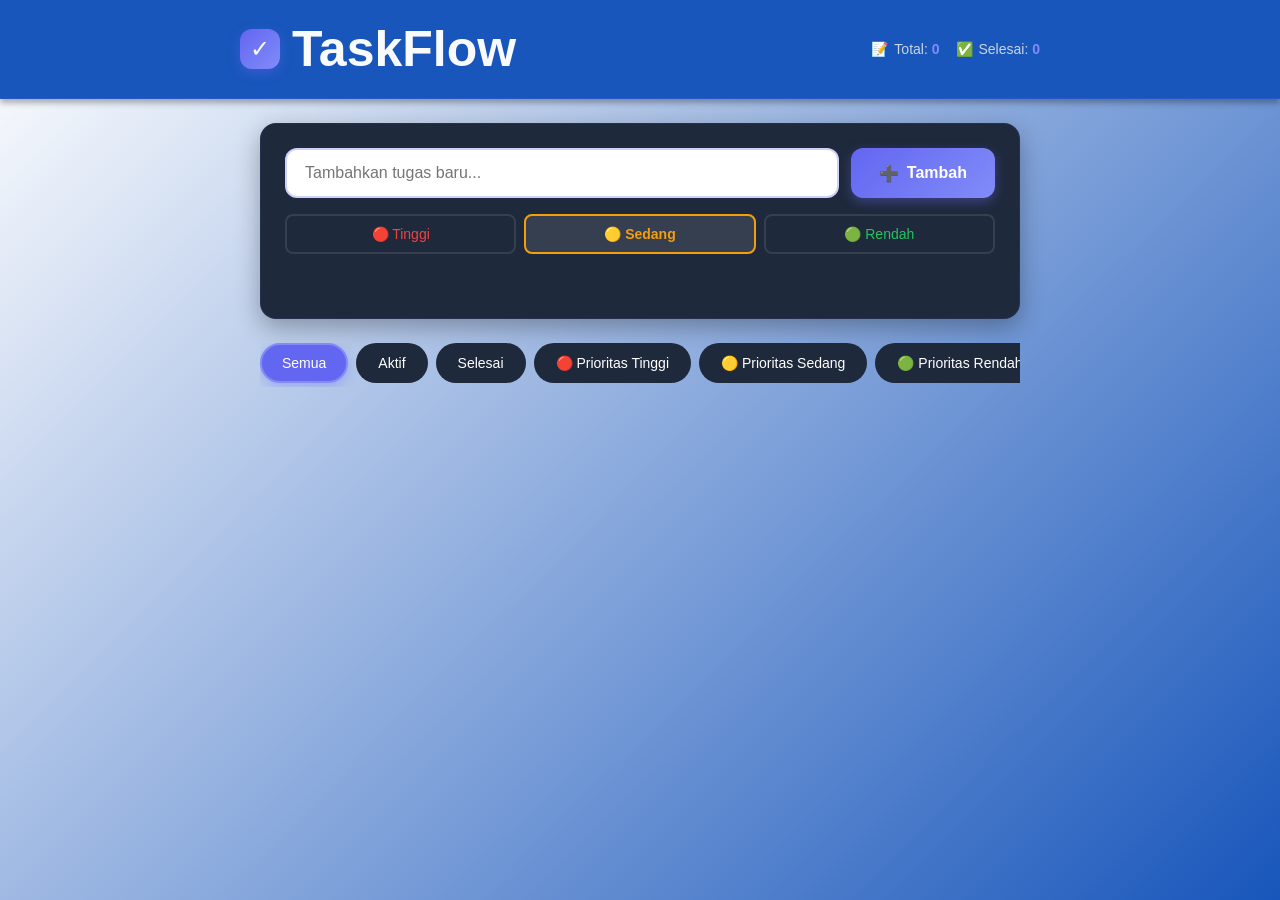
==== index.html @ 3e56ee40 "update index html" ====
<!DOCTYPE html>
<html lang="id">

<head>
    <meta charset="UTF-8" />
    <meta name="viewport" content="width=device-width, initial-scale=1, viewport-fit=cover">
    <meta name="mobile-web-app-capable" content="yes">
    <meta name="apple-mobile-web-app-capable" content="yes">
    <meta name="apple-mobile-web-app-status-bar-style" content="black-translucent">
    <meta name="theme-color" content="#6366f1" />
    <link rel="icon" href="icons/icon-192x192-A.png" type="image/png" />
    <!-- ini untuk melihat gambar -->
    <link rel="manifest" href="manifest.json">
    <!-- settingan untuk pwa builder yaitu mode hp, pwa builder adalah sebuah website untuk build menjadi app -->
    <title>TaskFlow - Kelola Tugas Anda</title>
    <style>
        * {
            margin: 0;
            padding: 0;
            box-sizing: border-box;
        }

        :root {
            --primary: #6366f1;
            --primary-dark: #4f46e5;
            --primary-light: #818cf8;
            --bg-dark: #ffffff;
            --bg-card: #1e293b;
            --text-light: #f8fafc;
            --text-gray: #cbd5e1;
            --success: #22c55e;
            --danger: #ef4444;
            --warning: #f59e0b;
        }

        body {
            font-family: -apple-system, BlinkMacSystemFont, 'Segoe UI', Roboto, sans-serif;
            background: linear-gradient(135deg, var(--bg-dark) 0%, #1856bb 100%);
            color: var(--text-light);
            min-height: 100vh;
            padding-bottom: 80px;
        }

        .header {
            background: #1856bb;
            backdrop-filter: blur(10px);
            padding: 20px;
            position: sticky;
            top: 0;
            z-index: 100;
            border-bottom: 1px solid rgba(99, 102, 241, 0.2);
            box-shadow: 0 4px 6px rgba(0, 0, 0, 0.3);
        }

        .header-content {
            max-width: 800px;
            margin: 0 auto;
            display: flex;
            justify-content: space-between;
            align-items: center;
        }

        .logo {
            display: flex;
            align-items: center;
            gap: 12px;
        }

        .logo-icon {
            width: 40px;
            height: 40px;
            background: linear-gradient(135deg, var(--primary), var(--primary-light));
            border-radius: 12px;
            display: flex;
            align-items: center;
            justify-content: center;
            font-size: 24px;
            box-shadow: 0 4px 12px rgba(99, 102, 241, 0.4);
        }

        h1 {
            font-size: 24px;
            font-weight: 700;
        }

        .stats {
            display: flex;
            gap: 16px;
            font-size: 14px;
            color: var(--text-gray);
        }

        .stat-item {
            display: flex;
            align-items: center;
            gap: 6px;
        }

        .stat-number {
            color: var(--primary-light);
            font-weight: 700;
        }

        .container {
            max-width: 800px;
            margin: 0 auto;
            padding: 24px 20px;
        }

        .input-section {
            background: var(--bg-card);
            padding: 24px;
            border-radius: 16px;
            margin-bottom: 24px;
            box-shadow: 0 8px 24px rgba(0, 0, 0, 0.3);
            border: 1px solid rgba(99, 102, 241, 0.1);
        }

        .input-group {
            display: flex;
            gap: 12px;
            margin-bottom: 16px;
        }

        input[type="text"] {
            flex: 1;
            padding: 14px 18px;
            background: var(--bg-dark);
            border: 2px solid rgba(99, 102, 241, 0.3);
            border-radius: 12px;
            color: var(--text-light);
            font-size: 16px;
            transition: all 0.3s ease;
        }

        input[type="text"]:focus {
            outline: none;
            border-color: var(--primary);
            box-shadow: 0 0 0 4px rgba(99, 102, 241, 0.1);
        }

        .btn {
            padding: 14px 28px;
            border: none;
            border-radius: 12px;
            font-size: 16px;
            font-weight: 600;
            cursor: pointer;
            transition: all 0.3s ease;
            display: flex;
            align-items: center;
            gap: 8px;
        }

        .btn-primary {
            background: linear-gradient(135deg, var(--primary), var(--primary-light));
            color: white;
            box-shadow: 0 4px 12px rgba(99, 102, 241, 0.4);
        }

        .btn-primary:hover {
            transform: translateY(-2px);
            box-shadow: 0 6px 20px rgba(99, 102, 241, 0.5);
        }

        .btn-primary:active {
            transform: translateY(0);
        }

        .priority-selector {
            display: flex;
            gap: 8px;
        }

        .priority-btn {
            flex: 1;
            padding: 10px;
            border: 2px solid rgba(255, 255, 255, 0.1);
            background: transparent;
            color: var(--text-gray);
            border-radius: 8px;
            cursor: pointer;
            transition: all 0.3s ease;
            font-size: 14px;
        }

        .priority-btn.active {
            border-color: currentColor;
            background: rgba(255, 255, 255, 0.1);
            font-weight: 600;
        }

        .priority-btn.high {
            color: var(--danger);
        }

        .priority-btn.medium {
            color: var(--warning);
        }

        .priority-btn.low {
            color: var(--success);
        }

        .filter-tabs {
            display: flex;
            gap: 8px;
            margin-bottom: 20px;
            overflow-x: auto;
            padding-bottom: 4px;
        }

        .filter-tab {
            padding: 10px 20px;
            background: var(--bg-card);
            border: 2px solid transparent;
            border-radius: 20px;
            cursor: pointer;
            transition: all 0.3s ease;
            white-space: nowrap;
            font-size: 14px;
            font-weight: 500;
            color: #ffffff;
        }

        .filter-tab.active {
            background: var(--primary);
            border-color: var(--primary-light);
            box-shadow: 0 4px 12px rgba(99, 102, 241, 0.3);
        }

        .tasks-list {
            display: flex;
            flex-direction: column;
            gap: 12px;
        }

        .task-item {
            background: var(--bg-card);
            padding: 20px;
            border-radius: 12px;
            border-left: 4px solid;
            display: flex;
            align-items: center;
            gap: 16px;
            transition: all 0.3s ease;
            animation: slideIn 0.3s ease;
        }

        @keyframes slideIn {
            from {
                opacity: 0;
                transform: translateY(-10px);
            }

            to {
                opacity: 1;
                transform: translateY(0);
            }
        }

        .task-item:hover {
            transform: translateX(4px);
            box-shadow: 0 4px 16px rgba(0, 0, 0, 0.3);
        }

        .task-item.high {
            border-left-color: var(--danger);
        }

        .task-item.medium {
            border-left-color: var(--warning);
        }

        .task-item.low {
            border-left-color: var(--success);
        }

        .task-checkbox {
            width: 24px;
            height: 24px;
            border: 2px solid var(--primary);
            border-radius: 6px;
            cursor: pointer;
            display: flex;
            align-items: center;
            justify-content: center;
            flex-shrink: 0;
            transition: all 0.3s ease;
        }

        .task-checkbox:hover {
            background: rgba(99, 102, 241, 0.1);
        }

        .task-checkbox.checked {
            background: var(--primary);
        }

        .task-content {
            flex: 1;
        }

        .task-text {
            font-size: 16px;
            margin-bottom: 4px;
        }

        .task-text.completed {
            text-decoration: line-through;
            opacity: 0.6;
        }

        .task-meta {
            display: flex;
            gap: 12px;
            font-size: 12px;
            color: var(--text-gray);
        }

        .task-time {
            display: flex;
            align-items: center;
            gap: 4px;
        }

        .task-actions {
            display: flex;
            gap: 8px;
        }

        .btn-icon {
            width: 36px;
            height: 36px;
            border: none;
            border-radius: 8px;
            cursor: pointer;
            display: flex;
            align-items: center;
            justify-content: center;
            transition: all 0.3s ease;
            font-size: 18px;
        }

        .btn-delete {
            background: rgba(239, 68, 68, 0.1);
            color: var(--danger);
        }

        .btn-delete:hover {
            background: var(--danger);
            color: white;
        }

        .empty-state {
            text-align: center;
            padding: 60px 20px;
            color: var(--text-gray);
        }

        .empty-icon {
            font-size: 64px;
            margin-bottom: 16px;
            opacity: 0.5;
        }

        .progress-bar {
            background: var(--bg-card);
            height: 8px;
            border-radius: 4px;
            overflow: hidden;
            margin: 16px 0;
        }

        .progress-fill {
            height: 100%;
            background: linear-gradient(90deg, var(--primary), var(--primary-light));
            transition: width 0.5s ease;
            border-radius: 4px;
        }

        @media (max-width: 640px) {
            .header-content {
                flex-direction: column;
                gap: 12px;
            }

            .input-group {
                flex-direction: column;
            }

            .stats {
                width: 100%;
                justify-content: space-around;
            }
        }

        .logo h1 {
            font-size: 50px;
            font-weight: 800;
        }
    </style>
</head>

<body>
    <header class="header">
        <div class="header-content">
            <div class="logo">
                <div class="logo-icon">✓</div>
                <h1 class="text-judul">TaskFlow</h1>
            </div>
            <div class="stats">
                <div class="stat-item">
                    <span>📝</span>
                    <span>Total: <span class="stat-number" id="totalTasks">0</span></span>
                </div>
                <div class="stat-item">
                    <span>✅</span>
                    <span>Selesai: <span class="stat-number" id="completedTasks">0</span></span>
                </div>
            </div>
        </div>
    </header>

    <div class="container">
        <div class="input-section">
            <div class="input-group">
                <input type="text" id="taskInput" placeholder="Tambahkan tugas baru..."
                    onkeypress="if(event.key==='Enter') addTask()" />
                <button class="btn btn-primary" onclick="addTask()">
                    <span>➕</span>
                    <span>Tambah</span>
                </button>
            </div>
            <div class="priority-selector">
                <button class="priority-btn high" onclick="setPriority('high')">🔴 Tinggi</button>
                <button class="priority-btn medium active" onclick="setPriority('medium')">🟡 Sedang</button>
                <button class="priority-btn low" onclick="setPriority('low')">🟢 Rendah</button>
            </div>
            <div class="progress-bar">
                <div class="progress-fill" id="progressBar" style="width: 0%"></div>
            </div>
        </div>

        <div class="filter-tabs">
            <button class="filter-tab active" onclick="filterTasks('all')">Semua</button>
            <button class="filter-tab" onclick="filterTasks('active')">Aktif</button>
            <button class="filter-tab" onclick="filterTasks('completed')">Selesai</button>
            <button class="filter-tab" onclick="filterTasks('high')">🔴 Prioritas Tinggi</button>
            <button class="filter-tab" onclick="filterTasks('medium')">🟡 Prioritas Sedang</button>
            <button class="filter-tab" onclick="filterTasks('low')">🟢 Prioritas Rendah</button>
        </div>

        <div class="tasks-list" id="tasksList"></div>
    </div>

    <script>
        let tasks = [];
        let currentPriority = 'medium';
        let currentFilter = 'all';

        function loadTasks() {
            const saved = localStorage.getItem('taskflow_tasks');
            if (saved) {
                tasks = JSON.parse(saved);
                renderTasks();
            }
        }

        function saveTasks() {
            localStorage.setItem('taskflow_tasks', JSON.stringify(tasks));
        }

        function setPriority(priority) {
            currentPriority = priority;
            document.querySelectorAll('.priority-btn').forEach(btn => {
                btn.classList.remove('active');
            });
            event.target.classList.add('active');
        }

        function addTask() {
            const input = document.getElementById('taskInput');
            const text = input.value.trim();

            if (text === '') return;

            const task = {
                id: Date.now(),
                text: text,
                completed: false,
                priority: currentPriority,
                createdAt: new Date().toLocaleString('id-ID')
            };

            tasks.unshift(task);
            input.value = '';
            saveTasks();
            renderTasks();
        }

        function toggleTask(id) {
            const task = tasks.find(t => t.id === id);
            if (task) {
                task.completed = !task.completed;
                saveTasks();
                renderTasks();
            }
        }

        function deleteTask(id) {
            tasks = tasks.filter(t => t.id !== id);
            saveTasks();
            renderTasks();
        }

        function filterTasks(filter) {
            currentFilter = filter;
            document.querySelectorAll('.filter-tab').forEach(tab => {
                tab.classList.remove('active');
            });
            event.target.classList.add('active');
            renderTasks();
        }

        function renderTasks() {
            const container = document.getElementById('tasksList');

            let filteredTasks = tasks;

            if (currentFilter === 'active') {
                filteredTasks = tasks.filter(t => !t.completed);
            } else if (currentFilter === 'completed') {
                filteredTasks = tasks.filter(t => t.completed);
            } else if (['high', 'medium', 'low'].includes(currentFilter)) {
                filteredTasks = tasks.filter(t => t.priority === currentFilter);
            }

            if (filteredTasks.length === 0) {
                container.innerHTML = `
          <div class="empty-state">
            <div class="empty-icon">📋</div>
            <h3>Tidak ada tugas</h3>
            <p>Mulai tambahkan tugas baru untuk memulai!</p>
          </div>
        `;
            } else {
                container.innerHTML = filteredTasks.map(task => `
          <div class="task-item ${task.priority}">
            <div class="task-checkbox ${task.completed ? 'checked' : ''}" onclick="toggleTask(${task.id})">
              ${task.completed ? '✓' : ''}
            </div>
            <div class="task-content">
              <div class="task-text ${task.completed ? 'completed' : ''}">${task.text}</div>
              <div class="task-meta">
                <span class="task-time">🕒 ${task.createdAt}</span>
                <span>📌 ${task.priority === 'high' ? 'Tinggi' : task.priority === 'medium' ? 'Sedang' : 'Rendah'}</span>
              </div>
            </div>
            <div class="task-actions">
              <button class="btn-icon btn-delete" onclick="deleteTask(${task.id})">🗑️</button>
            </div>
          </div>
        `).join('');
            }

            updateStats();
        }

        function updateStats() {
            const total = tasks.length;
            const completed = tasks.filter(t => t.completed).length;
            const progress = total > 0 ? (completed / total) * 100 : 0;

            document.getElementById('totalTasks').textContent = total;
            document.getElementById('completedTasks').textContent = completed;
            document.getElementById('progressBar').style.width = progress + '%';
        }

        loadTasks();

        if ('serviceWorker' in navigator) {
            window.addEventListener('load', () => {
                navigator.serviceWorker.register('./service-worker.js')
                    .then(() => console.log('Service Worker registered'))
                    // kalo json berhasil akan ada worker register atau tidak, untuk cek bisa di klik app lalu klik inspect lanjut issus lalu klik console
                    .catch(err => console.error('Service Worker error:', err));
            });
        }
    </script>

</body>

</html>
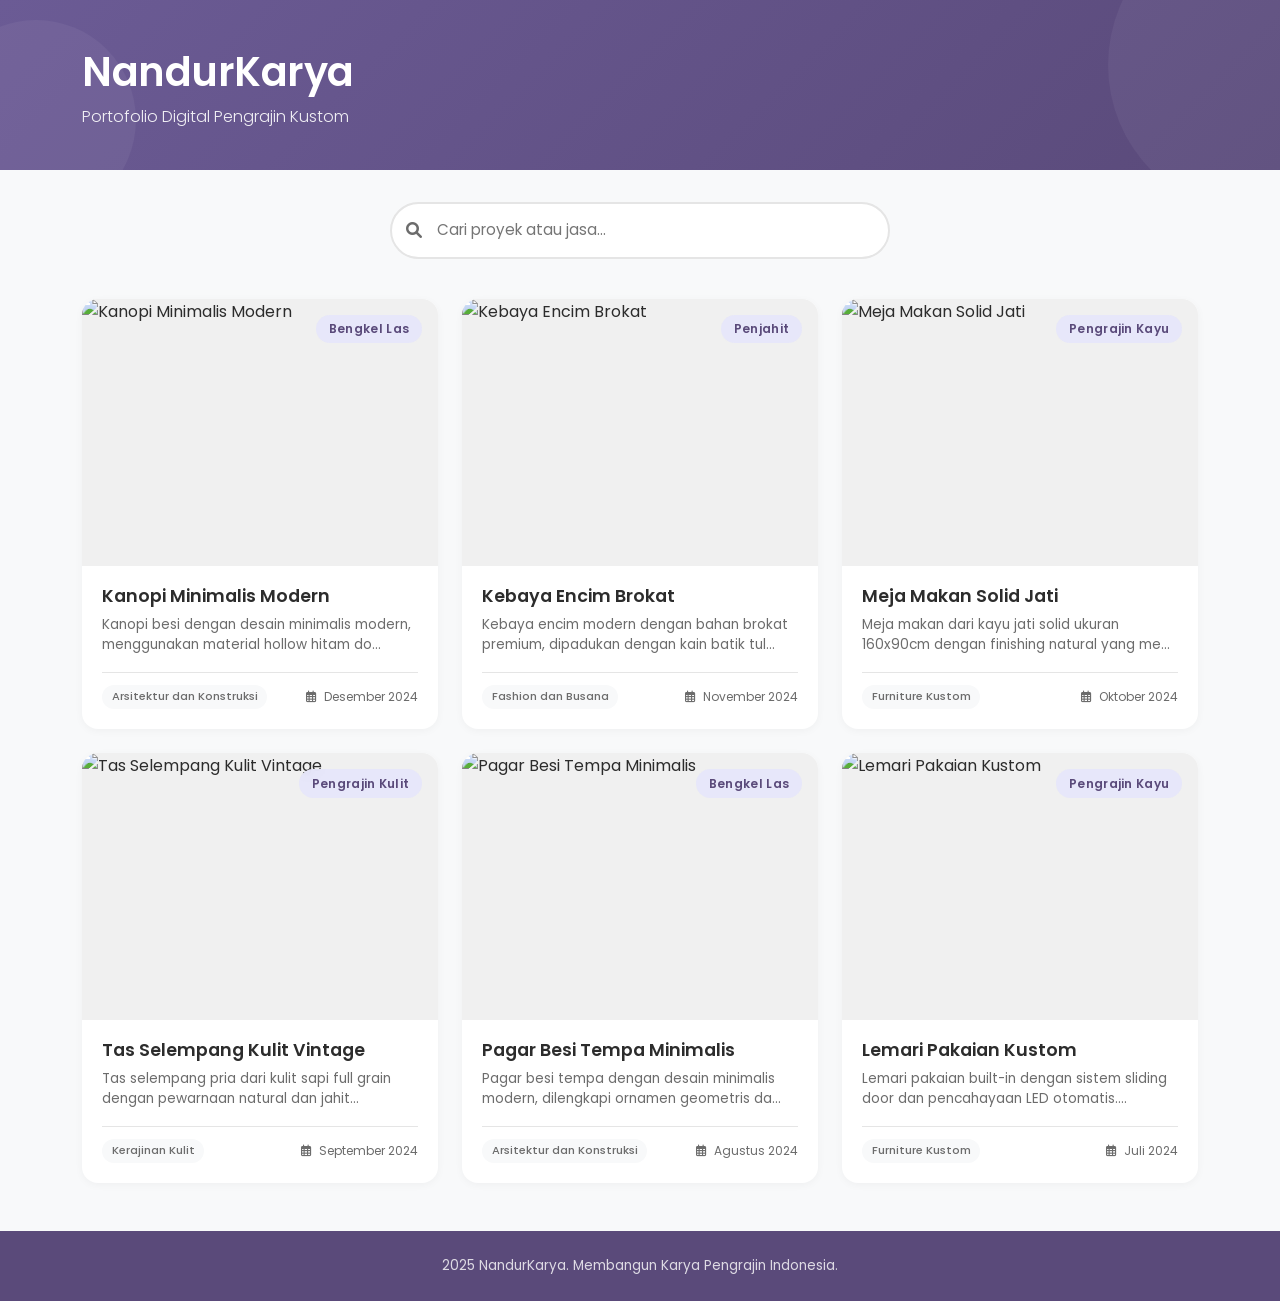
==== commit 74565602: "index.html" ====
--- a/index.html
+++ b/index.html
@@ -2,593 +2,671 @@
 <html lang="id">
 
 <head>
-    <meta charset="UTF-8" />
-    <meta name="viewport" content="width=device-width, initial-scale=1, viewport-fit=cover">
-    <meta name="mobile-web-app-capable" content="yes">
-    <meta name="apple-mobile-web-app-capable" content="yes">
-    <meta name="apple-mobile-web-app-status-bar-style" content="black-translucent">
-    <meta name="theme-color" content="#6366f1" />
-    <link rel="icon" href="icons/icon-192x192-A.png" type="image/png" />
-    <!-- ini untuk melihat gambar -->
-    <link rel="manifest" href="manifest.json">
-    <!-- settingan untuk pwa builder yaitu mode hp, pwa builder adalah sebuah website untuk build menjadi app -->
-    <title>TaskFlow - Kelola Tugas Anda</title>
-    <style>
-        * {
-            margin: 0;
-            padding: 0;
-            box-sizing: border-box;
-        }
-
-        :root {
-            --primary: #6366f1;
-            --primary-dark: #4f46e5;
-            --primary-light: #818cf8;
-            --bg-dark: #ffffff;
-            --bg-card: #1e293b;
-            --text-light: #f8fafc;
-            --text-gray: #cbd5e1;
-            --success: #22c55e;
-            --danger: #ef4444;
-            --warning: #f59e0b;
-        }
-
-        body {
-            font-family: -apple-system, BlinkMacSystemFont, 'Segoe UI', Roboto, sans-serif;
-            background: linear-gradient(135deg, var(--bg-dark) 0%, #1856bb 100%);
-            color: var(--text-light);
-            min-height: 100vh;
-            padding-bottom: 80px;
-        }
-
-        .header {
-            background: #1856bb;
-            backdrop-filter: blur(10px);
-            padding: 20px;
-            position: sticky;
-            top: 0;
-            z-index: 100;
-            border-bottom: 1px solid rgba(99, 102, 241, 0.2);
-            box-shadow: 0 4px 6px rgba(0, 0, 0, 0.3);
-        }
-
-        .header-content {
-            max-width: 800px;
-            margin: 0 auto;
-            display: flex;
-            justify-content: space-between;
-            align-items: center;
-        }
-
-        .logo {
-            display: flex;
-            align-items: center;
-            gap: 12px;
-        }
-
-        .logo-icon {
-            width: 40px;
-            height: 40px;
-            background: linear-gradient(135deg, var(--primary), var(--primary-light));
-            border-radius: 12px;
-            display: flex;
-            align-items: center;
-            justify-content: center;
-            font-size: 24px;
-            box-shadow: 0 4px 12px rgba(99, 102, 241, 0.4);
-        }
-
-        h1 {
-            font-size: 24px;
-            font-weight: 700;
-        }
-
-        .stats {
-            display: flex;
-            gap: 16px;
-            font-size: 14px;
-            color: var(--text-gray);
-        }
-
-        .stat-item {
-            display: flex;
-            align-items: center;
-            gap: 6px;
-        }
-
-        .stat-number {
-            color: var(--primary-light);
-            font-weight: 700;
-        }
-
-        .container {
-            max-width: 800px;
-            margin: 0 auto;
-            padding: 24px 20px;
-        }
-
-        .input-section {
-            background: var(--bg-card);
-            padding: 24px;
-            border-radius: 16px;
-            margin-bottom: 24px;
-            box-shadow: 0 8px 24px rgba(0, 0, 0, 0.3);
-            border: 1px solid rgba(99, 102, 241, 0.1);
-        }
-
-        .input-group {
-            display: flex;
-            gap: 12px;
-            margin-bottom: 16px;
-        }
-
-        input[type="text"] {
-            flex: 1;
-            padding: 14px 18px;
-            background: var(--bg-dark);
-            border: 2px solid rgba(99, 102, 241, 0.3);
-            border-radius: 12px;
-            color: var(--text-light);
-            font-size: 16px;
-            transition: all 0.3s ease;
-        }
-
-        input[type="text"]:focus {
-            outline: none;
-            border-color: var(--primary);
-            box-shadow: 0 0 0 4px rgba(99, 102, 241, 0.1);
-        }
-
-        .btn {
-            padding: 14px 28px;
-            border: none;
-            border-radius: 12px;
-            font-size: 16px;
-            font-weight: 600;
-            cursor: pointer;
-            transition: all 0.3s ease;
-            display: flex;
-            align-items: center;
-            gap: 8px;
-        }
-
-        .btn-primary {
-            background: linear-gradient(135deg, var(--primary), var(--primary-light));
-            color: white;
-            box-shadow: 0 4px 12px rgba(99, 102, 241, 0.4);
-        }
-
-        .btn-primary:hover {
-            transform: translateY(-2px);
-            box-shadow: 0 6px 20px rgba(99, 102, 241, 0.5);
-        }
-
-        .btn-primary:active {
-            transform: translateY(0);
-        }
-
-        .priority-selector {
-            display: flex;
-            gap: 8px;
-        }
-
-        .priority-btn {
-            flex: 1;
-            padding: 10px;
-            border: 2px solid rgba(255, 255, 255, 0.1);
-            background: transparent;
-            color: var(--text-gray);
-            border-radius: 8px;
-            cursor: pointer;
-            transition: all 0.3s ease;
-            font-size: 14px;
-        }
-
-        .priority-btn.active {
-            border-color: currentColor;
-            background: rgba(255, 255, 255, 0.1);
-            font-weight: 600;
-        }
-
-        .priority-btn.high {
-            color: var(--danger);
-        }
-
-        .priority-btn.medium {
-            color: var(--warning);
-        }
-
-        .priority-btn.low {
-            color: var(--success);
-        }
-
-        .filter-tabs {
-            display: flex;
-            gap: 8px;
-            margin-bottom: 20px;
-            overflow-x: auto;
-            padding-bottom: 4px;
-        }
-
-        .filter-tab {
-            padding: 10px 20px;
-            background: var(--bg-card);
-            border: 2px solid transparent;
-            border-radius: 20px;
-            cursor: pointer;
-            transition: all 0.3s ease;
-            white-space: nowrap;
-            font-size: 14px;
-            font-weight: 500;
-            color: #ffffff;
-        }
-
-        .filter-tab.active {
-            background: var(--primary);
-            border-color: var(--primary-light);
-            box-shadow: 0 4px 12px rgba(99, 102, 241, 0.3);
-        }
-
-        .tasks-list {
-            display: flex;
-            flex-direction: column;
-            gap: 12px;
-        }
-
-        .task-item {
-            background: var(--bg-card);
-            padding: 20px;
-            border-radius: 12px;
-            border-left: 4px solid;
-            display: flex;
-            align-items: center;
-            gap: 16px;
-            transition: all 0.3s ease;
-            animation: slideIn 0.3s ease;
-        }
-
-        @keyframes slideIn {
-            from {
-                opacity: 0;
-                transform: translateY(-10px);
-            }
-
-            to {
-                opacity: 1;
-                transform: translateY(0);
-            }
-        }
-
-        .task-item:hover {
-            transform: translateX(4px);
-            box-shadow: 0 4px 16px rgba(0, 0, 0, 0.3);
-        }
-
-        .task-item.high {
-            border-left-color: var(--danger);
-        }
-
-        .task-item.medium {
-            border-left-color: var(--warning);
-        }
-
-        .task-item.low {
-            border-left-color: var(--success);
-        }
-
-        .task-checkbox {
-            width: 24px;
-            height: 24px;
-            border: 2px solid var(--primary);
-            border-radius: 6px;
-            cursor: pointer;
-            display: flex;
-            align-items: center;
-            justify-content: center;
-            flex-shrink: 0;
-            transition: all 0.3s ease;
-        }
-
-        .task-checkbox:hover {
-            background: rgba(99, 102, 241, 0.1);
-        }
-
-        .task-checkbox.checked {
-            background: var(--primary);
-        }
-
-        .task-content {
-            flex: 1;
-        }
-
-        .task-text {
-            font-size: 16px;
-            margin-bottom: 4px;
-        }
-
-        .task-text.completed {
-            text-decoration: line-through;
-            opacity: 0.6;
-        }
-
-        .task-meta {
-            display: flex;
-            gap: 12px;
-            font-size: 12px;
-            color: var(--text-gray);
-        }
-
-        .task-time {
-            display: flex;
-            align-items: center;
-            gap: 4px;
-        }
-
-        .task-actions {
-            display: flex;
-            gap: 8px;
-        }
-
-        .btn-icon {
-            width: 36px;
-            height: 36px;
-            border: none;
-            border-radius: 8px;
-            cursor: pointer;
-            display: flex;
-            align-items: center;
-            justify-content: center;
-            transition: all 0.3s ease;
-            font-size: 18px;
-        }
-
-        .btn-delete {
-            background: rgba(239, 68, 68, 0.1);
-            color: var(--danger);
-        }
-
-        .btn-delete:hover {
-            background: var(--danger);
-            color: white;
-        }
-
-        .empty-state {
-            text-align: center;
-            padding: 60px 20px;
-            color: var(--text-gray);
-        }
-
-        .empty-icon {
-            font-size: 64px;
-            margin-bottom: 16px;
-            opacity: 0.5;
-        }
-
-        .progress-bar {
-            background: var(--bg-card);
-            height: 8px;
-            border-radius: 4px;
-            overflow: hidden;
-            margin: 16px 0;
-        }
-
-        .progress-fill {
-            height: 100%;
-            background: linear-gradient(90deg, var(--primary), var(--primary-light));
-            transition: width 0.5s ease;
-            border-radius: 4px;
-        }
-
-        @media (max-width: 640px) {
-            .header-content {
-                flex-direction: column;
-                gap: 12px;
-            }
-
-            .input-group {
-                flex-direction: column;
-            }
-
-            .stats {
-                width: 100%;
-                justify-content: space-around;
-            }
-        }
-
-        .logo h1 {
-            font-size: 50px;
-            font-weight: 800;
-        }
-    </style>
+  <meta charset="UTF-8" />
+  <meta name="viewport" content="width=device-width, initial-scale=1, viewport-fit=cover">
+  <meta name="mobile-web-app-capable" content="yes">
+  <meta name="apple-mobile-web-app-capable" content="yes">
+  <meta name="apple-mobile-web-app-status-bar-style" content="black-translucent">
+  <meta name="theme-color" content="#6B5B95" />
+  <link rel="manifest" href="manifest.json" />
+  <link rel="icon" href="icons/icon-192x192-A.png" type="image/png" />
+  <title>NandurKarya - Portofolio Pengrajin Kustom</title>
+  
+  <!-- Bootstrap 5 CSS -->
+  <link href="https://cdn.jsdelivr.net/npm/bootstrap@5.3.0/dist/css/bootstrap.min.css" rel="stylesheet">
+  <!-- Google Fonts Poppins -->
+  <link href="https://fonts.googleapis.com/css2?family=Poppins:wght@300;400;500;600;700&display=swap" rel="stylesheet">
+  <!-- Font Awesome 6 -->
+  <link rel="stylesheet" href="https://cdnjs.cloudflare.com/ajax/libs/font-awesome/6.0.0-beta3/css/all.min.css">
+  
+  <style>
+    :root {
+      --bg-offwhite: #F8F9FA;
+      --card-white: #FFFFFF;
+      --soft-lavender: #E6E6FA;
+      --lavender-hover: #D8D8F0;
+      --primary-purple: #6B5B95;
+      --primary-dark: #5A4A7A;
+      --text-dark: #2C2C2C;
+      --text-gray: #6C6C6C;
+      --border-light: #E5E5E5;
+    }
+
+    * {
+      margin: 0;
+      padding: 0;
+      box-sizing: border-box;
+    }
+
+    body {
+      font-family: 'Poppins', sans-serif;
+      background-color: var(--bg-offwhite);
+      color: var(--text-dark);
+      line-height: 1.6;
+    }
+
+    /* Header Styles */
+    .header {
+      background: linear-gradient(135deg, var(--primary-purple) 0%, var(--primary-dark) 100%);
+      color: white;
+      padding: 3rem 0 2.5rem;
+      margin-bottom: 2rem;
+      position: relative;
+      overflow: hidden;
+    }
+
+    .header::before {
+      content: '';
+      position: absolute;
+      top: -50%;
+      right: -10%;
+      width: 300px;
+      height: 300px;
+      background: rgba(255, 255, 255, 0.05);
+      border-radius: 50%;
+    }
+
+    .header::after {
+      content: '';
+      position: absolute;
+      bottom: -30%;
+      left: -5%;
+      width: 200px;
+      height: 200px;
+      background: rgba(255, 255, 255, 0.05);
+      border-radius: 50%;
+    }
+
+    .header-content {
+      position: relative;
+      z-index: 1;
+    }
+
+    .brand h1 {
+      font-size: 2.5rem;
+      font-weight: 600;
+      margin-bottom: 0.5rem;
+      letter-spacing: -0.5px;
+    }
+
+    .brand p {
+      font-size: 1rem;
+      font-weight: 300;
+      opacity: 0.9;
+      margin-bottom: 0;
+    }
+
+    /* Search Section */
+    .search-section {
+      margin-bottom: 2.5rem;
+    }
+
+    .search-wrapper {
+      position: relative;
+      max-width: 500px;
+      margin: 0 auto;
+    }
+
+    .search-icon {
+      position: absolute;
+      left: 1rem;
+      top: 50%;
+      transform: translateY(-50%);
+      color: var(--text-gray);
+      font-size: 1rem;
+    }
+
+    .search-input {
+      width: 100%;
+      padding: 0.9rem 1rem 0.9rem 2.8rem;
+      border: 2px solid var(--border-light);
+      border-radius: 50px;
+      font-family: 'Poppins', sans-serif;
+      font-size: 0.95rem;
+      transition: all 0.3s ease;
+      background: var(--card-white);
+    }
+
+    .search-input:focus {
+      outline: none;
+      border-color: var(--primary-purple);
+      box-shadow: 0 0 0 3px rgba(107, 91, 149, 0.1);
+    }
+
+    /* Card Styles */
+    .portfolio-card {
+      background: var(--card-white);
+      border-radius: 16px;
+      overflow: hidden;
+      cursor: pointer;
+      transition: all 0.3s cubic-bezier(0.4, 0, 0.2, 1);
+      box-shadow: 0 2px 8px rgba(0, 0, 0, 0.04);
+      height: 100%;
+      display: flex;
+      flex-direction: column;
+    }
+
+    .portfolio-card:hover {
+      transform: translateY(-8px);
+      box-shadow: 0 12px 28px rgba(0, 0, 0, 0.12);
+    }
+
+    .card-image-wrapper {
+      position: relative;
+      padding-top: 75%;
+      overflow: hidden;
+      background: #f0f0f0;
+    }
+
+    .card-image {
+      position: absolute;
+      top: 0;
+      left: 0;
+      width: 100%;
+      height: 100%;
+      object-fit: cover;
+      transition: transform 0.3s ease;
+    }
+
+    .portfolio-card:hover .card-image {
+      transform: scale(1.05);
+    }
+
+    .card-category {
+      position: absolute;
+      top: 1rem;
+      right: 1rem;
+      color: var(--primary-dark);
+      padding: 0.3rem 0.8rem;
+      border-radius: 20px;
+      font-size: 0.75rem;
+      font-weight: 600;
+      letter-spacing: 0.3px;
+      backdrop-filter: blur(4px);
+      background: rgba(230, 230, 250, 0.95);
+    }
+
+    .card-content {
+      padding: 1.25rem;
+      flex: 1;
+    }
+
+    .card-title {
+      font-size: 1.1rem;
+      font-weight: 600;
+      margin-bottom: 0.5rem;
+      color: var(--text-dark);
+    }
+
+    .card-description {
+      font-size: 0.85rem;
+      color: var(--text-gray);
+      margin-bottom: 1rem;
+      line-height: 1.5;
+    }
+
+    .card-footer-info {
+      display: flex;
+      justify-content: space-between;
+      align-items: center;
+      padding-top: 0.75rem;
+      border-top: 1px solid var(--border-light);
+      font-size: 0.75rem;
+      color: var(--text-gray);
+    }
+
+    .card-service-type {
+      background: var(--bg-offwhite);
+      padding: 0.2rem 0.6rem;
+      border-radius: 12px;
+      font-size: 0.7rem;
+      font-weight: 500;
+    }
+
+    /* Modal Styles */
+    .modal-content {
+      border-radius: 20px;
+      border: none;
+    }
+
+    .modal-header {
+      border-bottom: 1px solid var(--border-light);
+      padding: 1.25rem 1.5rem;
+    }
+
+    .modal-title {
+      font-weight: 600;
+      color: var(--text-dark);
+    }
+
+    .modal-body {
+      padding: 1.5rem;
+    }
+
+    .modal-project-image {
+      width: 100%;
+      border-radius: 12px;
+      margin-bottom: 1.25rem;
+    }
+
+    .modal-project-description {
+      color: var(--text-gray);
+      margin-bottom: 1rem;
+      line-height: 1.7;
+    }
+
+    .modal-project-meta {
+      background: var(--bg-offwhite);
+      padding: 1rem;
+      border-radius: 12px;
+      margin-top: 1rem;
+    }
+
+    .modal-project-meta p {
+      margin-bottom: 0.5rem;
+      font-size: 0.9rem;
+    }
+
+    .modal-project-meta strong {
+      color: var(--text-dark);
+    }
+
+    .modal-footer {
+      border-top: 1px solid var(--border-light);
+      padding: 1rem 1.5rem;
+    }
+
+    .btn-primary {
+      background: var(--primary-purple);
+      border: none;
+      padding: 0.6rem 1.25rem;
+      font-family: 'Poppins', sans-serif;
+      font-weight: 500;
+      border-radius: 50px;
+      transition: all 0.2s ease;
+    }
+
+    .btn-primary:hover {
+      background: var(--primary-dark);
+      transform: translateY(-2px);
+    }
+
+    .btn-secondary {
+      background: var(--bg-offwhite);
+      border: 1px solid var(--border-light);
+      color: var(--text-dark);
+      padding: 0.6rem 1.25rem;
+      font-family: 'Poppins', sans-serif;
+      font-weight: 500;
+      border-radius: 50px;
+    }
+
+    .btn-secondary:hover {
+      background: var(--border-light);
+      color: var(--text-dark);
+    }
+
+    /* Footer */
+    .footer {
+      background: var(--primary-dark);
+      color: white;
+      text-align: center;
+      padding: 1.5rem 0;
+      margin-top: 3rem;
+    }
+
+    .footer p {
+      margin-bottom: 0;
+      font-size: 0.85rem;
+      opacity: 0.8;
+    }
+
+    /* Responsive Grid */
+    @media (max-width: 768px) {
+      .header {
+        padding: 2rem 0 1.5rem;
+      }
+      
+      .brand h1 {
+        font-size: 1.75rem;
+      }
+      
+      .brand p {
+        font-size: 0.85rem;
+      }
+      
+      .card-title {
+        font-size: 1rem;
+      }
+      
+      .gallery-section .row {
+        margin: 0;
+      }
+    }
+
+    @media (min-width: 768px) and (max-width: 992px) {
+      .portfolio-card {
+        font-size: 0.9rem;
+      }
+    }
+
+    /* Animation for cards */
+    .portfolio-card {
+      animation: fadeInUp 0.4s ease backwards;
+    }
+
+    @keyframes fadeInUp {
+      from {
+        opacity: 0;
+        transform: translateY(20px);
+      }
+      to {
+        opacity: 1;
+        transform: translateY(0);
+      }
+    }
+
+    /* No results state */
+    .no-results {
+      text-align: center;
+      padding: 3rem;
+      color: var(--text-gray);
+      background: var(--card-white);
+      border-radius: 16px;
+    }
+
+    /* Custom scrollbar */
+    ::-webkit-scrollbar {
+      width: 8px;
+    }
+
+    ::-webkit-scrollbar-track {
+      background: var(--bg-offwhite);
+    }
+
+    ::-webkit-scrollbar-thumb {
+      background: var(--primary-purple);
+      border-radius: 4px;
+    }
+
+    ::-webkit-scrollbar-thumb:hover {
+      background: var(--primary-dark);
+    }
+  </style>
 </head>
 
 <body>
-    <header class="header">
-        <div class="header-content">
-            <div class="logo">
-                <div class="logo-icon">✓</div>
-                <h1 class="text-judul">TaskFlow</h1>
+  <header class="header">
+    <div class="container">
+      <div class="header-content">
+        <div class="brand">
+          <h1>NandurKarya</h1>
+          <p>Portofolio Digital Pengrajin Kustom</p>
+        </div>
+      </div>
+    </div>
+  </header>
+
+  <main class="main">
+    <div class="container">
+      <!-- Search Section -->
+      <section class="search-section">
+        <div class="search-wrapper">
+          <i class="fas fa-search search-icon"></i>
+          <input type="text" id="searchInput" class="search-input" placeholder="Cari proyek atau jasa...">
+        </div>
+      </section>
+
+      <!-- Gallery Container -->
+      <section class="gallery-section">
+        <div class="row g-4" id="portfolioGallery"></div>
+      </section>
+    </div>
+  </main>
+
+  <!-- Modal Detail -->
+  <div class="modal fade" id="projectModal" tabindex="-1" aria-labelledby="projectModalLabel" aria-hidden="true">
+    <div class="modal-dialog modal-dialog-centered modal-lg">
+      <div class="modal-content">
+        <div class="modal-header">
+          <h5 class="modal-title" id="projectModalLabel">Detail Proyek</h5>
+          <button type="button" class="btn-close" data-bs-dismiss="modal" aria-label="Close"></button>
+        </div>
+        <div class="modal-body" id="modalBody">
+          <!-- Dynamic content -->
+        </div>
+        <div class="modal-footer">
+          <button type="button" class="btn btn-secondary" data-bs-dismiss="modal">Tutup</button>
+          <button type="button" class="btn btn-primary" id="modalWhatsAppBtn">Hubungi via WhatsApp</button>
+        </div>
+      </div>
+    </div>
+  </div>
+
+  <footer class="footer">
+    <div class="container">
+      <p>2025 NandurKarya. Membangun Karya Pengrajin Indonesia.</p>
+    </div>
+  </footer>
+
+  <!-- Scripts -->
+  <script src="https://cdn.jsdelivr.net/npm/bootstrap@5.3.0/dist/js/bootstrap.bundle.min.js"></script>
+  
+  <script>
+    // Portfolio Data - 6 contoh proyek pengrajin kustom
+    const portfolioData = [
+      {
+        id: 1,
+        title: "Kanopi Minimalis Modern",
+        category: "Bengkel Las",
+        serviceType: "Arsitektur dan Konstruksi",
+        shortDesc: "Kanopi besi dengan desain minimalis modern, menggunakan material hollow hitam doff dan atap polycarbonate solid.",
+        fullDesc: "Proyek kanopi minimalis modern ini dikerjakan untuk klien perumahan di daerah Sleman. Dengan lebar 4 meter dan panjang 6 meter, kanopi ini didesain untuk menampung 2 mobil sekaligus. Material utama menggunakan besi hollow 4x4 dengan ketebalan 1.6mm, dicat dengan powder coating warna hitam doff untuk kesan elegan. Atap menggunakan polycarbonate solid 3mm yang tahan panas dan tidak mudah pecah. Pengerjaan memakan waktu 7 hari kerja, termasuk proses pengelasan, perakitan, dan finishing. Hasil akhir sangat memuaskan klien karena kokoh dan estetis.",
+        image: "https://images.unsplash.com/photo-1503387762-592deb58ef4e?w=600&h=450&fit=crop",
+        date: "Desember 2024",
+        location: "Sleman, Yogyakarta"
+      },
+      {
+        id: 2,
+        title: "Kebaya Encim Brokat",
+        category: "Penjahit",
+        serviceType: "Fashion dan Busana",
+        shortDesc: "Kebaya encim modern dengan bahan brokat premium, dipadukan dengan kain batik tulis.",
+        fullDesc: "Kebaya encim ini dipesan untuk acara pernikahan adat Betawi. Menggunakan bahan brokat premium dengan motif bunga yang lembut, dipadukan dengan kain batik tulis khas Solo. Proses pembuatan memakan waktu 2 minggu dengan detail sulam tangan pada bagian kerah dan ujung lengan. Hasil akhir sangat memuaskan dengan fitting sempurna dan kenyamanan maksimal saat dikenakan.",
+        image: "https://images.unsplash.com/photo-1612198188061-c98c29a7a9fd?w=600&h=450&fit=crop",
+        date: "November 2024",
+        location: "Bantul, Yogyakarta"
+      },
+      {
+        id: 3,
+        title: "Meja Makan Solid Jati",
+        category: "Pengrajin Kayu",
+        serviceType: "Furniture Kustom",
+        shortDesc: "Meja makan dari kayu jati solid ukuran 160x90cm dengan finishing natural yang menonjolkan serat kayu asli.",
+        fullDesc: "Meja makan jati solid ini dibuat dari kayu jati grade A dengan umur pohon di atas 30 tahun. Proses pembuatan dilakukan secara manual dengan teknik sambungan kayu tradisional tanpa paku. Finishing menggunakan polyurethane clear coat yang aman untuk makanan. Meja ini memiliki ketahanan terhadap rayap dan perubahan cuaca. Dikombinasikan dengan 6 kursi jati dengan desain yang matching.",
+        image: "https://images.unsplash.com/photo-1530018604532-134f2ac969a8?w=600&h=450&fit=crop",
+        date: "Oktober 2024",
+        location: "Jepara, Jawa Tengah"
+      },
+      {
+        id: 4,
+        title: "Tas Selempang Kulit Vintage",
+        category: "Pengrajin Kulit",
+        serviceType: "Kerajinan Kulit",
+        shortDesc: "Tas selempang pria dari kulit sapi full grain dengan pewarnaan natural dan jahitan tangan detail.",
+        fullDesc: "Tas selempang ini dibuat menggunakan kulit sapi full grain pilihan yang diproses secara vegetable tanning. Setiap tas melalui proses pengecatan tangan dengan pewarna natural sehingga menghasilkan warna yang unik dan tidak sama persis antar produk. Terdapat 3 kompartemen utama dan 2 saku kecil untuk kartu dan handphone. Jahitan menggunakan benang lilin yang kuat dengan teknik saddle stitch yang terkenal tahan lama.",
+        image: "https://images.unsplash.com/photo-1594223274512-ad4803739b7c?w=600&h=450&fit=crop",
+        date: "September 2024",
+        location: "Garut, Jawa Barat"
+      },
+      {
+        id: 5,
+        title: "Pagar Besi Tempa Minimalis",
+        category: "Bengkel Las",
+        serviceType: "Arsitektur dan Konstruksi",
+        shortDesc: "Pagar besi tempa dengan desain minimalis modern, dilengkapi ornamen geometris dan finishing anti karat.",
+        fullDesc: "Proyek pagar besi tempa untuk rumah minimalis 2 lantai ini memiliki panjang 12 meter dengan tinggi 1.5 meter. Desain menggabungkan garis vertikal bersih dengan ornamen geometris yang artistik. Setiap sambungan dilas dengan presisi dan dihaluskan sebelum proses pengecatan. Finishing menggunakan powder coating warna hitam matte dengan 3 lapis untuk ketahanan maksimal terhadap cuaca. Pagar ini juga dilengkapi dengan sistem penguncian otomatis pada pintu pagar.",
+        image: "https://images.unsplash.com/photo-1577999528440-b7a6ef2cbfd9?w=600&h=450&fit=crop",
+        date: "Agustus 2024",
+        location: "Surabaya, Jawa Timur"
+      },
+      {
+        id: 6,
+        title: "Lemari Pakaian Kustom",
+        category: "Pengrajin Kayu",
+        serviceType: "Furniture Kustom",
+        shortDesc: "Lemari pakaian built-in dengan sistem sliding door dan pencahayaan LED otomatis.",
+        fullDesc: "Lemari pakaian kustom ini didesain sesuai dengan ukuran ruangan klien (lebar 3m x tinggi 2.5m). Memiliki 4 pintu sliding dengan kombinasi warna putih dan kayu natural. Bagian dalam dilengkapi dengan rak adjustable, laci tersembunyi, dan gantungan baju double layer. Sistem pencahayaan LED menyala otomatis saat pintu dibuka. Proses pengerjaan meliputi pengukuran presisi, fabrikasi, dan instalasi di lokasi selama 3 hari.",
+        image: "https://images.unsplash.com/photo-1595428774223-ef52624120d2?w=600&h=450&fit=crop",
+        date: "Juli 2024",
+        location: "Bandung, Jawa Barat"
+      }
+    ];
+
+    // DOM Elements
+    let currentProject = null;
+    let currentModal = null;
+
+    // Function to render portfolio cards using .map()
+    function renderPortfolio(filterText = '') {
+      const gallery = document.getElementById('portfolioGallery');
+      if (!gallery) return;
+      
+      const filteredData = portfolioData.filter(item => {
+        const searchTerm = filterText.toLowerCase();
+        return item.title.toLowerCase().includes(searchTerm) ||
+               item.category.toLowerCase().includes(searchTerm) ||
+               item.serviceType.toLowerCase().includes(searchTerm) ||
+               item.shortDesc.toLowerCase().includes(searchTerm);
+      });
+      
+      if (filteredData.length === 0) {
+        gallery.innerHTML = `
+          <div class="col-12">
+            <div class="no-results">
+                              <i class="fas fa-search" style="font-size: 2rem; margin-bottom: 1rem; display: block; color: #ccc;"></i>
+              <p>Tidak ada proyek yang ditemukan untuk pencarian</p>
             </div>
-            <div class="stats">
-                <div class="stat-item">
-                    <span>📝</span>
-                    <span>Total: <span class="stat-number" id="totalTasks">0</span></span>
-                </div>
-                <div class="stat-item">
-                    <span>✅</span>
-                    <span>Selesai: <span class="stat-number" id="completedTasks">0</span></span>
-                </div>
-            </div>
-        </div>
-    </header>
-
-    <div class="container">
-        <div class="input-section">
-            <div class="input-group">
-                <input type="text" id="taskInput" placeholder="Tambahkan tugas baru..."
-                    onkeypress="if(event.key==='Enter') addTask()" />
-                <button class="btn btn-primary" onclick="addTask()">
-                    <span>➕</span>
-                    <span>Tambah</span>
-                </button>
-            </div>
-            <div class="priority-selector">
-                <button class="priority-btn high" onclick="setPriority('high')">🔴 Tinggi</button>
-                <button class="priority-btn medium active" onclick="setPriority('medium')">🟡 Sedang</button>
-                <button class="priority-btn low" onclick="setPriority('low')">🟢 Rendah</button>
-            </div>
-            <div class="progress-bar">
-                <div class="progress-fill" id="progressBar" style="width: 0%"></div>
-            </div>
-        </div>
-
-        <div class="filter-tabs">
-            <button class="filter-tab active" onclick="filterTasks('all')">Semua</button>
-            <button class="filter-tab" onclick="filterTasks('active')">Aktif</button>
-            <button class="filter-tab" onclick="filterTasks('completed')">Selesai</button>
-            <button class="filter-tab" onclick="filterTasks('high')">🔴 Prioritas Tinggi</button>
-            <button class="filter-tab" onclick="filterTasks('medium')">🟡 Prioritas Sedang</button>
-            <button class="filter-tab" onclick="filterTasks('low')">🟢 Prioritas Rendah</button>
-        </div>
-
-        <div class="tasks-list" id="tasksList"></div>
-    </div>
-
-    <script>
-        let tasks = [];
-        let currentPriority = 'medium';
-        let currentFilter = 'all';
-
-        function loadTasks() {
-            const saved = localStorage.getItem('taskflow_tasks');
-            if (saved) {
-                tasks = JSON.parse(saved);
-                renderTasks();
-            }
-        }
-
-        function saveTasks() {
-            localStorage.setItem('taskflow_tasks', JSON.stringify(tasks));
-        }
-
-        function setPriority(priority) {
-            currentPriority = priority;
-            document.querySelectorAll('.priority-btn').forEach(btn => {
-                btn.classList.remove('active');
-            });
-            event.target.classList.add('active');
-        }
-
-        function addTask() {
-            const input = document.getElementById('taskInput');
-            const text = input.value.trim();
-
-            if (text === '') return;
-
-            const task = {
-                id: Date.now(),
-                text: text,
-                completed: false,
-                priority: currentPriority,
-                createdAt: new Date().toLocaleString('id-ID')
-            };
-
-            tasks.unshift(task);
-            input.value = '';
-            saveTasks();
-            renderTasks();
-        }
-
-        function toggleTask(id) {
-            const task = tasks.find(t => t.id === id);
-            if (task) {
-                task.completed = !task.completed;
-                saveTasks();
-                renderTasks();
-            }
-        }
-
-        function deleteTask(id) {
-            tasks = tasks.filter(t => t.id !== id);
-            saveTasks();
-            renderTasks();
-        }
-
-        function filterTasks(filter) {
-            currentFilter = filter;
-            document.querySelectorAll('.filter-tab').forEach(tab => {
-                tab.classList.remove('active');
-            });
-            event.target.classList.add('active');
-            renderTasks();
-        }
-
-        function renderTasks() {
-            const container = document.getElementById('tasksList');
-
-            let filteredTasks = tasks;
-
-            if (currentFilter === 'active') {
-                filteredTasks = tasks.filter(t => !t.completed);
-            } else if (currentFilter === 'completed') {
-                filteredTasks = tasks.filter(t => t.completed);
-            } else if (['high', 'medium', 'low'].includes(currentFilter)) {
-                filteredTasks = tasks.filter(t => t.priority === currentFilter);
-            }
-
-            if (filteredTasks.length === 0) {
-                container.innerHTML = `
-          <div class="empty-state">
-            <div class="empty-icon">📋</div>
-            <h3>Tidak ada tugas</h3>
-            <p>Mulai tambahkan tugas baru untuk memulai!</p>
           </div>
         `;
-            } else {
-                container.innerHTML = filteredTasks.map(task => `
-          <div class="task-item ${task.priority}">
-            <div class="task-checkbox ${task.completed ? 'checked' : ''}" onclick="toggleTask(${task.id})">
-              ${task.completed ? '✓' : ''}
-            </div>
-            <div class="task-content">
-              <div class="task-text ${task.completed ? 'completed' : ''}">${task.text}</div>
-              <div class="task-meta">
-                <span class="task-time">🕒 ${task.createdAt}</span>
-                <span>📌 ${task.priority === 'high' ? 'Tinggi' : task.priority === 'medium' ? 'Sedang' : 'Rendah'}</span>
+        return;
+      }
+      
+      // Using .map() to generate HTML
+      const cardsHTML = filteredData.map((item, index) => {
+        return `
+          <div class="col-md-6 col-lg-4">
+            <div class="portfolio-card" onclick="showProjectDetail(${item.id})">
+              <div class="card-image-wrapper">
+                <img src="${item.image}" alt="${item.title}" class="card-image" loading="lazy">
+                <span class="card-category">${item.category}</span>
+              </div>
+              <div class="card-content">
+                <h3 class="card-title">${item.title}</h3>
+                <p class="card-description">${item.shortDesc.substring(0, 80)}...</p>
+                <div class="card-footer-info">
+                  <span class="card-service-type">${item.serviceType}</span>
+                  <span><i class="far fa-calendar-alt" style="margin-right: 4px;"></i> ${item.date}</span>
+                </div>
               </div>
             </div>
-            <div class="task-actions">
-              <button class="btn-icon btn-delete" onclick="deleteTask(${task.id})">🗑️</button>
-            </div>
           </div>
-        `).join('');
-            }
-
-            updateStats();
-        }
-
-        function updateStats() {
-            const total = tasks.length;
-            const completed = tasks.filter(t => t.completed).length;
-            const progress = total > 0 ? (completed / total) * 100 : 0;
-
-            document.getElementById('totalTasks').textContent = total;
-            document.getElementById('completedTasks').textContent = completed;
-            document.getElementById('progressBar').style.width = progress + '%';
-        }
-
-        loadTasks();
-
-        if ('serviceWorker' in navigator) {
-            window.addEventListener('load', () => {
-                navigator.serviceWorker.register('./service-worker.js')
-                    .then(() => console.log('Service Worker registered'))
-                    // kalo json berhasil akan ada worker register atau tidak, untuk cek bisa di klik app lalu klik inspect lanjut issus lalu klik console
-                    .catch(err => console.error('Service Worker error:', err));
-            });
-        }
-    </script>
-
+        `;
+      }).join('');
+      
+      gallery.innerHTML = cardsHTML;
+    }
+
+    // Function to show project detail in modal
+    function showProjectDetail(projectId) {
+      const project = portfolioData.find(p => p.id === projectId);
+      if (!project) return;
+      
+      currentProject = project;
+      
+      const modalBody = document.getElementById('modalBody');
+      if (!modalBody) return;
+      
+      modalBody.innerHTML = `
+        <img src="${project.image}" alt="${project.title}" class="modal-project-image">
+        <h5 class="mb-3">${project.title}</h5>
+        <p class="modal-project-description">${project.fullDesc}</p>
+        <div class="modal-project-meta">
+          <p><strong>Kategori:</strong> ${project.category}</p>
+          <p><strong>Jenis Jasa:</strong> ${project.serviceType}</p>
+          <p><strong>Tanggal Selesai:</strong> ${project.date}</p>
+          <p><strong>Lokasi:</strong> ${project.location}</p>
+        </div>
+      `;
+      
+      // Initialize and show modal
+      if (currentModal) {
+        currentModal.dispose();
+      }
+      
+      const modalElement = document.getElementById('projectModal');
+      currentModal = new bootstrap.Modal(modalElement);
+      currentModal.show();
+      
+      // Update WhatsApp button in modal
+      const waBtn = document.getElementById('modalWhatsAppBtn');
+      if (waBtn) {
+        waBtn.onclick = () => sendWhatsApp(project.title);
+      }
+    }
+
+    // WhatsApp Integration function
+    function sendWhatsApp(projectName) {
+      const message = `Halo, saya tertarik dengan hasil pengerjaan "${projectName}" yang saya lihat di NandurKarya. Saya ingin berkonsultasi mengenai jasa serupa.`;
+      const encodedMessage = encodeURIComponent(message);
+      // Empty phone number - user will select their contact
+      const phoneNumber = "";
+      const whatsappUrl = `https://wa.me/${phoneNumber}?text=${encodedMessage}`;
+      window.open(whatsappUrl, '_blank');
+    }
+
+    // Search Feature functionality
+    function initSearch() {
+      const searchInput = document.getElementById('searchInput');
+      if (!searchInput) return;
+      
+      let debounceTimer;
+      searchInput.addEventListener('input', (e) => {
+        clearTimeout(debounceTimer);
+        debounceTimer = setTimeout(() => {
+          renderPortfolio(e.target.value);
+        }, 300);
+      });
+    }
+
+    // Initialize everything when DOM is loaded
+    document.addEventListener('DOMContentLoaded', () => {
+      renderPortfolio();
+      initSearch();
+      
+      // Close modal handler
+      const modalElement = document.getElementById('projectModal');
+      if (modalElement) {
+        modalElement.addEventListener('hidden.bs.modal', () => {
+          if (currentModal) {
+            currentModal.dispose();
+            currentModal = null;
+          }
+        });
+      }
+    });
+
+    // Expose functions to global scope for onclick events
+    window.showProjectDetail = showProjectDetail;
+    window.sendWhatsApp = sendWhatsApp;
+
+    // Service Worker Registration (from original template)
+    if ('serviceWorker' in navigator) {
+      navigator.serviceWorker.register('./service-worker.js')
+        .then(() => console.log('SW registered!'))
+        .catch(err => console.error('SW gagal:', err));
+    }
+  </script>
 </body>
 
 </html>
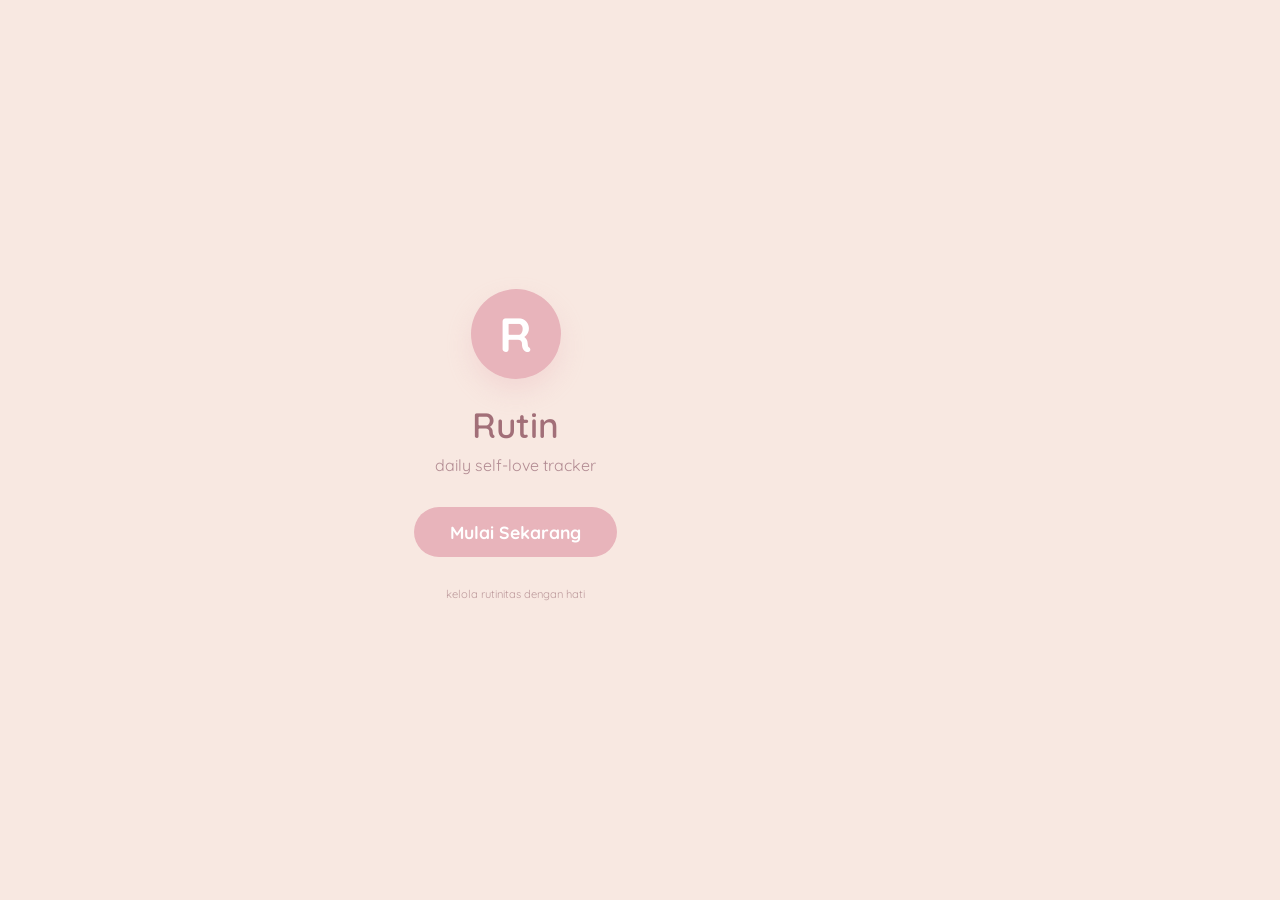
==== commit e2bbb282: "Update index.html refactor: upgrade PWA template to full Rutin App features  Transformed the basic P" ====
--- a/index.html
+++ b/index.html
@@ -1,37 +1,17 @@
 <!DOCTYPE html>
 <html lang="id">
-
 <head>
   <meta charset="UTF-8" />
   <meta name="viewport" content="width=device-width, initial-scale=1, viewport-fit=cover">
   <meta name="mobile-web-app-capable" content="yes">
   <meta name="apple-mobile-web-app-capable" content="yes">
   <meta name="apple-mobile-web-app-status-bar-style" content="black-translucent">
-  <meta name="theme-color" content="#6B5B95" />
+  <meta name="theme-color" content="#E8B4BB" />
   <link rel="manifest" href="manifest.json" />
-  <link rel="icon" href="icons/icon-192x192-A.png" type="image/png" />
-  <title>NandurKarya - Portofolio Pengrajin Kustom</title>
-  
-  <!-- Bootstrap 5 CSS -->
-  <link href="https://cdn.jsdelivr.net/npm/bootstrap@5.3.0/dist/css/bootstrap.min.css" rel="stylesheet">
-  <!-- Google Fonts Poppins -->
-  <link href="https://fonts.googleapis.com/css2?family=Poppins:wght@300;400;500;600;700&display=swap" rel="stylesheet">
-  <!-- Font Awesome 6 -->
-  <link rel="stylesheet" href="https://cdnjs.cloudflare.com/ajax/libs/font-awesome/6.0.0-beta3/css/all.min.css">
-  
+  <link rel="icon" href="data:image/svg+xml,%3Csvg xmlns='http://www.w3.org/2000/svg' viewBox='0 0 100 100'%3E%3Ccircle cx='50' cy='50' r='50' fill='%23E8B4BB'/%3E%3Ctext x='50' y='67' font-size='50' text-anchor='middle' fill='white' font-family='Arial'%3ER%3C/text%3E%3C/svg%3E" type="image/png" />
+  <title>Rutin — Daily Self-Love Tracker</title>
+  <link href="https://fonts.googleapis.com/css2?family=Quicksand:wght@300;400;500;600;700&display=swap" rel="stylesheet">
   <style>
-    :root {
-      --bg-offwhite: #F8F9FA;
-      --card-white: #FFFFFF;
-      --soft-lavender: #E6E6FA;
-      --lavender-hover: #D8D8F0;
-      --primary-purple: #6B5B95;
-      --primary-dark: #5A4A7A;
-      --text-dark: #2C2C2C;
-      --text-gray: #6C6C6C;
-      --border-light: #E5E5E5;
-    }
-
     * {
       margin: 0;
       padding: 0;
@@ -39,634 +19,822 @@
     }
 
     body {
-      font-family: 'Poppins', sans-serif;
-      background-color: var(--bg-offwhite);
-      color: var(--text-dark);
-      line-height: 1.6;
-    }
-
-    /* Header Styles */
-    .header {
-      background: linear-gradient(135deg, var(--primary-purple) 0%, var(--primary-dark) 100%);
-      color: white;
-      padding: 3rem 0 2.5rem;
-      margin-bottom: 2rem;
-      position: relative;
-      overflow: hidden;
-    }
-
-    .header::before {
-      content: '';
-      position: absolute;
-      top: -50%;
-      right: -10%;
-      width: 300px;
-      height: 300px;
-      background: rgba(255, 255, 255, 0.05);
-      border-radius: 50%;
-    }
-
-    .header::after {
-      content: '';
-      position: absolute;
-      bottom: -30%;
-      left: -5%;
-      width: 200px;
-      height: 200px;
-      background: rgba(255, 255, 255, 0.05);
-      border-radius: 50%;
-    }
-
-    .header-content {
-      position: relative;
-      z-index: 1;
-    }
-
-    .brand h1 {
-      font-size: 2.5rem;
-      font-weight: 600;
-      margin-bottom: 0.5rem;
-      letter-spacing: -0.5px;
-    }
-
-    .brand p {
-      font-size: 1rem;
-      font-weight: 300;
-      opacity: 0.9;
-      margin-bottom: 0;
-    }
-
-    /* Search Section */
-    .search-section {
-      margin-bottom: 2.5rem;
-    }
-
-    .search-wrapper {
-      position: relative;
+      font-family: 'Quicksand', sans-serif;
+      background-color: #F8E8E1;
+      color: #A67B81;
+      padding-bottom: 0;
+    }
+
+    :root {
+      --primary: #E8B4BB;
+      --secondary: #FAD6DA;
+      --bg: #F8E8E1;
+      --text: #A67B81;
+      --card-bg: #FFFFFF;
+      --shadow: 0 12px 28px rgba(0,0,0,0.04), 0 0 0 1px rgba(0,0,0,0.02);
+      --radius: 28px;
+      --radius-xl: 36px;
+    }
+
+    .app-container {
       max-width: 500px;
       margin: 0 auto;
-    }
-
-    .search-icon {
-      position: absolute;
-      left: 1rem;
-      top: 50%;
-      transform: translateY(-50%);
-      color: var(--text-gray);
-      font-size: 1rem;
-    }
-
-    .search-input {
-      width: 100%;
-      padding: 0.9rem 1rem 0.9rem 2.8rem;
-      border: 2px solid var(--border-light);
-      border-radius: 50px;
-      font-family: 'Poppins', sans-serif;
-      font-size: 0.95rem;
-      transition: all 0.3s ease;
-      background: var(--card-white);
-    }
-
-    .search-input:focus {
-      outline: none;
-      border-color: var(--primary-purple);
-      box-shadow: 0 0 0 3px rgba(107, 91, 149, 0.1);
-    }
-
-    /* Card Styles */
-    .portfolio-card {
-      background: var(--card-white);
-      border-radius: 16px;
+      background-color: var(--bg);
+      min-height: 100vh;
+      position: relative;
+    }
+
+    .page {
+      display: none;
+      padding: 24px 20px 90px;
+      animation: fadeIn 0.25s ease;
+    }
+
+    .page.active-page {
+      display: block;
+    }
+
+    @keyframes fadeIn {
+      from { opacity: 0; transform: translateY(6px);}
+      to { opacity: 1; transform: translateY(0);}
+    }
+
+    .bottom-nav {
+      position: fixed;
+      bottom: 0;
+      left: 0;
+      right: 0;
+      max-width: 500px;
+      margin: 0 auto;
+      background: rgba(255,255,255,0.94);
+      backdrop-filter: blur(12px);
+      display: flex;
+      justify-content: space-around;
+      padding: 10px 16px 22px;
+      border-top: 1px solid rgba(232,180,187,0.3);
+      border-radius: 32px 32px 0 0;
+      z-index: 100;
+    }
+
+    .nav-item {
+      display: flex;
+      flex-direction: column;
+      align-items: center;
+      background: none;
+      border: none;
+      font-family: 'Quicksand', sans-serif;
+      font-weight: 600;
+      font-size: 12px;
+      color: #C49BA2;
+      gap: 4px;
+      cursor: pointer;
+      transition: all 0.2s;
+      padding: 6px 16px;
+      border-radius: 40px;
+    }
+
+    .nav-item.active {
+      color: var(--primary);
+      background: rgba(232,180,187,0.2);
+    }
+
+    .nav-icon {
+      font-size: 22px;
+      font-weight: 500;
+    }
+
+    .card {
+      background: var(--card-bg);
+      border-radius: var(--radius);
+      padding: 22px;
+      margin-bottom: 20px;
+      box-shadow: var(--shadow);
+      border: 1px solid #FFF0ED;
+    }
+
+    /* Progress Ring - menghadap ke depan (normal, tidak terbalik) */
+    .progress-ring-container {
+      text-align: center;
+      margin: 8px 0 20px;
+    }
+    
+    svg {
+      transform: rotate(0deg);
+    }
+
+    .checklist-category {
+      margin-bottom: 28px;
+    }
+
+    .category-title {
+      font-weight: 700;
+      font-size: 1.15rem;
+      margin-bottom: 12px;
+      color: #B3888F;
+      border-left: 4px solid var(--primary);
+      padding-left: 12px;
+    }
+
+    .check-item {
+      display: flex;
+      align-items: center;
+      gap: 12px;
+      padding: 10px 0;
+      border-bottom: 1px solid #FCE9E4;
+    }
+
+    .check-item input {
+      width: 22px;
+      height: 22px;
+      accent-color: var(--primary);
+      cursor: pointer;
+    }
+
+    .check-item label {
+      flex: 1;
+      font-weight: 500;
+      font-size: 0.9rem;
+      color: #755F64;
+    }
+
+    /* Workout dengan foto */
+    .workout-category {
+      margin-bottom: 32px;
+    }
+
+    .workout-header {
+      display: flex;
+      gap: 16px;
+      align-items: center;
+      margin-bottom: 14px;
+    }
+
+    .workout-photo {
+      width: 70px;
+      height: 70px;
+      background: linear-gradient(135deg, #FAD6DA, #F8E8E1);
+      border-radius: 30px;
+      display: flex;
+      align-items: center;
+      justify-content: center;
+      font-size: 36px;
       overflow: hidden;
-      cursor: pointer;
-      transition: all 0.3s cubic-bezier(0.4, 0, 0.2, 1);
-      box-shadow: 0 2px 8px rgba(0, 0, 0, 0.04);
-      height: 100%;
-      display: flex;
-      flex-direction: column;
-    }
-
-    .portfolio-card:hover {
-      transform: translateY(-8px);
-      box-shadow: 0 12px 28px rgba(0, 0, 0, 0.12);
-    }
-
-    .card-image-wrapper {
-      position: relative;
-      padding-top: 75%;
-      overflow: hidden;
-      background: #f0f0f0;
-    }
-
-    .card-image {
-      position: absolute;
-      top: 0;
-      left: 0;
+      box-shadow: 0 6px 12px rgba(0,0,0,0.05);
+    }
+
+    .workout-photo img {
       width: 100%;
       height: 100%;
       object-fit: cover;
-      transition: transform 0.3s ease;
-    }
-
-    .portfolio-card:hover .card-image {
-      transform: scale(1.05);
-    }
-
-    .card-category {
-      position: absolute;
-      top: 1rem;
-      right: 1rem;
-      color: var(--primary-dark);
-      padding: 0.3rem 0.8rem;
-      border-radius: 20px;
-      font-size: 0.75rem;
+      border-radius: 30px;
+    }
+
+    .exercise-list {
+      background: #FFF8F5;
+      border-radius: 28px;
+      padding: 14px 20px;
+    }
+
+    .exercise-row {
+      display: flex;
+      justify-content: space-between;
+      padding: 10px 0;
+      border-bottom: 1px dashed #F0D9D3;
+      font-size: 0.88rem;
+      font-weight: 500;
+    }
+
+    /* Journal */
+    .journal-form {
+      display: flex;
+      flex-direction: column;
+      gap: 18px;
+    }
+
+    input, textarea, select {
+      font-family: 'Quicksand', sans-serif;
+      border: 1px solid #F0D9D3;
+      border-radius: 32px;
+      padding: 14px 18px;
+      background: white;
+      font-size: 0.9rem;
+      outline: none;
+      transition: 0.2s;
+    }
+
+    input:focus, textarea:focus {
+      border-color: var(--primary);
+      box-shadow: 0 0 0 2px rgba(232,180,187,0.2);
+    }
+
+    .mood-buttons {
+      display: flex;
+      gap: 12px;
+      flex-wrap: wrap;
+    }
+
+    .mood-btn {
+      background: #FEF2EF;
+      border: none;
+      font-size: 1.8rem;
+      padding: 8px 16px;
+      border-radius: 60px;
+      cursor: pointer;
+      transition: all 0.2s;
+    }
+
+    .mood-btn.selected {
+      background: var(--primary);
+      transform: scale(1.02);
+    }
+
+    button {
+      background-color: var(--primary);
+      border: none;
+      padding: 12px 24px;
+      border-radius: 40px;
+      font-weight: 700;
+      font-family: 'Quicksand', sans-serif;
+      color: white;
+      cursor: pointer;
+      transition: 0.2s;
+      font-size: 0.9rem;
+    }
+
+    .btn-outline {
+      background: white;
+      border: 1.5px solid var(--primary);
+      color: var(--primary);
+    }
+
+    .journal-history {
+      margin-top: 20px;
+      display: flex;
+      flex-direction: column;
+      gap: 16px;
+    }
+
+    .journal-card {
+      background: white;
+      border-radius: 32px;
+      padding: 18px;
+      border-left: 10px solid var(--primary);
+      box-shadow: var(--shadow);
+    }
+    
+    .journal-date {
+      font-size: 0.7rem;
+      color: #B28B92;
+      margin-top: 10px;
+      display: block;
+    }
+
+    .profile-info {
+      background: white;
+      border-radius: 32px;
+      padding: 22px;
+      margin-bottom: 24px;
+    }
+
+    .danger-zone {
+      display: flex;
+      gap: 14px;
+      flex-wrap: wrap;
+      margin-top: 16px;
+    }
+
+    .welcome-container, .auth-container {
+      display: flex;
+      flex-direction: column;
+      justify-content: center;
+      min-height: 100vh;
+      padding: 32px 24px;
+      background: var(--bg);
+    }
+
+    .logo-circle {
+      width: 90px;
+      height: 90px;
+      background: var(--primary);
+      border-radius: 50%;
+      display: flex;
+      align-items: center;
+      justify-content: center;
+      margin: 0 auto 24px;
+      font-size: 48px;
+      font-weight: 700;
+      color: white;
+      box-shadow: 0 12px 24px rgba(232,180,187,0.3);
+    }
+
+    .toggle-auth {
+      text-align: center;
+      margin-top: 20px;
+    }
+    .toggle-auth span {
+      color: var(--primary);
+      font-weight: 700;
+      cursor: pointer;
+    }
+
+    h1, h2, h3 {
       font-weight: 600;
-      letter-spacing: 0.3px;
-      backdrop-filter: blur(4px);
-      background: rgba(230, 230, 250, 0.95);
-    }
-
-    .card-content {
-      padding: 1.25rem;
-      flex: 1;
-    }
-
-    .card-title {
-      font-size: 1.1rem;
-      font-weight: 600;
-      margin-bottom: 0.5rem;
-      color: var(--text-dark);
-    }
-
-    .card-description {
-      font-size: 0.85rem;
-      color: var(--text-gray);
-      margin-bottom: 1rem;
-      line-height: 1.5;
-    }
-
-    .card-footer-info {
-      display: flex;
-      justify-content: space-between;
-      align-items: center;
-      padding-top: 0.75rem;
-      border-top: 1px solid var(--border-light);
-      font-size: 0.75rem;
-      color: var(--text-gray);
-    }
-
-    .card-service-type {
-      background: var(--bg-offwhite);
-      padding: 0.2rem 0.6rem;
-      border-radius: 12px;
+      color: #A26F78;
+    }
+
+    .footer-note {
+      text-align: center;
       font-size: 0.7rem;
-      font-weight: 500;
-    }
-
-    /* Modal Styles */
-    .modal-content {
-      border-radius: 20px;
-      border: none;
-    }
-
-    .modal-header {
-      border-bottom: 1px solid var(--border-light);
-      padding: 1.25rem 1.5rem;
-    }
-
-    .modal-title {
-      font-weight: 600;
-      color: var(--text-dark);
-    }
-
-    .modal-body {
-      padding: 1.5rem;
-    }
-
-    .modal-project-image {
-      width: 100%;
-      border-radius: 12px;
-      margin-bottom: 1.25rem;
-    }
-
-    .modal-project-description {
-      color: var(--text-gray);
-      margin-bottom: 1rem;
-      line-height: 1.7;
-    }
-
-    .modal-project-meta {
-      background: var(--bg-offwhite);
-      padding: 1rem;
-      border-radius: 12px;
-      margin-top: 1rem;
-    }
-
-    .modal-project-meta p {
-      margin-bottom: 0.5rem;
-      font-size: 0.9rem;
-    }
-
-    .modal-project-meta strong {
-      color: var(--text-dark);
-    }
-
-    .modal-footer {
-      border-top: 1px solid var(--border-light);
-      padding: 1rem 1.5rem;
-    }
-
-    .btn-primary {
-      background: var(--primary-purple);
-      border: none;
-      padding: 0.6rem 1.25rem;
-      font-family: 'Poppins', sans-serif;
-      font-weight: 500;
-      border-radius: 50px;
-      transition: all 0.2s ease;
-    }
-
-    .btn-primary:hover {
-      background: var(--primary-dark);
-      transform: translateY(-2px);
-    }
-
-    .btn-secondary {
-      background: var(--bg-offwhite);
-      border: 1px solid var(--border-light);
-      color: var(--text-dark);
-      padding: 0.6rem 1.25rem;
-      font-family: 'Poppins', sans-serif;
-      font-weight: 500;
-      border-radius: 50px;
-    }
-
-    .btn-secondary:hover {
-      background: var(--border-light);
-      color: var(--text-dark);
-    }
-
-    /* Footer */
-    .footer {
-      background: var(--primary-dark);
-      color: white;
-      text-align: center;
-      padding: 1.5rem 0;
-      margin-top: 3rem;
-    }
-
-    .footer p {
-      margin-bottom: 0;
-      font-size: 0.85rem;
-      opacity: 0.8;
-    }
-
-    /* Responsive Grid */
-    @media (max-width: 768px) {
-      .header {
-        padding: 2rem 0 1.5rem;
-      }
-      
-      .brand h1 {
-        font-size: 1.75rem;
-      }
-      
-      .brand p {
-        font-size: 0.85rem;
-      }
-      
-      .card-title {
-        font-size: 1rem;
-      }
-      
-      .gallery-section .row {
-        margin: 0;
-      }
-    }
-
-    @media (min-width: 768px) and (max-width: 992px) {
-      .portfolio-card {
-        font-size: 0.9rem;
-      }
-    }
-
-    /* Animation for cards */
-    .portfolio-card {
-      animation: fadeInUp 0.4s ease backwards;
-    }
-
-    @keyframes fadeInUp {
-      from {
-        opacity: 0;
-        transform: translateY(20px);
-      }
-      to {
-        opacity: 1;
-        transform: translateY(0);
-      }
-    }
-
-    /* No results state */
-    .no-results {
-      text-align: center;
-      padding: 3rem;
-      color: var(--text-gray);
-      background: var(--card-white);
-      border-radius: 16px;
-    }
-
-    /* Custom scrollbar */
-    ::-webkit-scrollbar {
-      width: 8px;
-    }
-
-    ::-webkit-scrollbar-track {
-      background: var(--bg-offwhite);
-    }
-
-    ::-webkit-scrollbar-thumb {
-      background: var(--primary-purple);
-      border-radius: 4px;
-    }
-
-    ::-webkit-scrollbar-thumb:hover {
-      background: var(--primary-dark);
-    }
+      margin: 30px 0 10px;
+      opacity: 0.7;
+    }
+
+    button:active { transform: scale(0.97);}
+    .greeting { margin-bottom: 8px; }
   </style>
 </head>
-
 <body>
-  <header class="header">
-    <div class="container">
-      <div class="header-content">
-        <div class="brand">
-          <h1>NandurKarya</h1>
-          <p>Portofolio Digital Pengrajin Kustom</p>
-        </div>
-      </div>
+<div class="app-container" id="appRoot">
+  <!-- WELCOME SCREEN -->
+  <div id="welcomeSection" style="display: flex;">
+    <div class="welcome-container" style="text-align: center;">
+      <div class="logo-circle">R</div>
+      <h1 style="font-size: 2.2rem; margin-bottom: 8px;">Rutin</h1>
+      <p style="margin-bottom: 32px; color: #B28B92;">daily self-love tracker</p>
+      <button id="startBtn" style="padding: 14px 36px; font-size: 1.1rem;">Mulai Sekarang</button>
+      <div class="footer-note">kelola rutinitas dengan hati</div>
     </div>
-  </header>
-
-  <main class="main">
-    <div class="container">
-      <!-- Search Section -->
-      <section class="search-section">
-        <div class="search-wrapper">
-          <i class="fas fa-search search-icon"></i>
-          <input type="text" id="searchInput" class="search-input" placeholder="Cari proyek atau jasa...">
-        </div>
-      </section>
-
-      <!-- Gallery Container -->
-      <section class="gallery-section">
-        <div class="row g-4" id="portfolioGallery"></div>
-      </section>
-    </div>
-  </main>
-
-  <!-- Modal Detail -->
-  <div class="modal fade" id="projectModal" tabindex="-1" aria-labelledby="projectModalLabel" aria-hidden="true">
-    <div class="modal-dialog modal-dialog-centered modal-lg">
-      <div class="modal-content">
-        <div class="modal-header">
-          <h5 class="modal-title" id="projectModalLabel">Detail Proyek</h5>
-          <button type="button" class="btn-close" data-bs-dismiss="modal" aria-label="Close"></button>
-        </div>
-        <div class="modal-body" id="modalBody">
-          <!-- Dynamic content -->
-        </div>
-        <div class="modal-footer">
-          <button type="button" class="btn btn-secondary" data-bs-dismiss="modal">Tutup</button>
-          <button type="button" class="btn btn-primary" id="modalWhatsAppBtn">Hubungi via WhatsApp</button>
-        </div>
+  </div>
+
+  <!-- AUTH SECTION -->
+  <div id="authSection" style="display: none;">
+    <div class="auth-container">
+      <div class="card" style="text-align: center;">
+        <h2 style="margin-bottom: 8px;">🌸 Selamat Datang</h2>
+        <p style="margin-bottom: 24px;">daftar atau masuk ke akunmu</p>
+        <input type="text" id="authName" placeholder="Nama" autocomplete="off" style="margin-bottom: 12px; width:100%">
+        <input type="email" id="authEmail" placeholder="Email" autocomplete="off" style="margin-bottom: 12px; width:100%">
+        <input type="password" id="authPassword" placeholder="Kata Sandi" style="margin-bottom: 20px; width:100%">
+        <button id="authActionBtn" style="width:100%">Daftar / Masuk</button>
+        <div class="toggle-auth" id="authToggleText">Sudah punya akun? <span id="switchToLogin">Masuk</span></div>
       </div>
     </div>
   </div>
 
-  <footer class="footer">
-    <div class="container">
-      <p>2025 NandurKarya. Membangun Karya Pengrajin Indonesia.</p>
+  <!-- MAIN APP -->
+  <div id="mainApp" style="display:none">
+    <div class="page" id="homePage">
+      <div class="greeting"><h2>Halo, <span id="displayName"></span> <span style="font-size:1.2rem;">🌼</span></h2></div>
+      <p style="margin-bottom: 16px;">selesaikan checklist harianmu</p>
+      <div class="progress-ring-container">
+        <svg width="140" height="140" viewBox="0 0 140 140">
+          <circle cx="70" cy="70" r="60" fill="none" stroke="#FAD6DA" stroke-width="10" />
+          <circle id="progressCircle" cx="70" cy="70" r="60" fill="none" stroke="#E8B4BB" stroke-width="10" stroke-dasharray="377" stroke-dashoffset="377" stroke-linecap="round" />
+          <text id="progressPercent" x="70" y="80" text-anchor="middle" fill="#A67B81" font-size="22" font-weight="700" dy=".3em">0%</text>
+        </svg>
+      </div>
+      <div id="checklistContainer"></div>
     </div>
-  </footer>
-
-  <!-- Scripts -->
-  <script src="https://cdn.jsdelivr.net/npm/bootstrap@5.3.0/dist/js/bootstrap.bundle.min.js"></script>
-  
-  <script>
-    // Portfolio Data - 6 contoh proyek pengrajin kustom
-    const portfolioData = [
-      {
-        id: 1,
-        title: "Kanopi Minimalis Modern",
-        category: "Bengkel Las",
-        serviceType: "Arsitektur dan Konstruksi",
-        shortDesc: "Kanopi besi dengan desain minimalis modern, menggunakan material hollow hitam doff dan atap polycarbonate solid.",
-        fullDesc: "Proyek kanopi minimalis modern ini dikerjakan untuk klien perumahan di daerah Sleman. Dengan lebar 4 meter dan panjang 6 meter, kanopi ini didesain untuk menampung 2 mobil sekaligus. Material utama menggunakan besi hollow 4x4 dengan ketebalan 1.6mm, dicat dengan powder coating warna hitam doff untuk kesan elegan. Atap menggunakan polycarbonate solid 3mm yang tahan panas dan tidak mudah pecah. Pengerjaan memakan waktu 7 hari kerja, termasuk proses pengelasan, perakitan, dan finishing. Hasil akhir sangat memuaskan klien karena kokoh dan estetis.",
-        image: "https://images.unsplash.com/photo-1503387762-592deb58ef4e?w=600&h=450&fit=crop",
-        date: "Desember 2024",
-        location: "Sleman, Yogyakarta"
-      },
-      {
-        id: 2,
-        title: "Kebaya Encim Brokat",
-        category: "Penjahit",
-        serviceType: "Fashion dan Busana",
-        shortDesc: "Kebaya encim modern dengan bahan brokat premium, dipadukan dengan kain batik tulis.",
-        fullDesc: "Kebaya encim ini dipesan untuk acara pernikahan adat Betawi. Menggunakan bahan brokat premium dengan motif bunga yang lembut, dipadukan dengan kain batik tulis khas Solo. Proses pembuatan memakan waktu 2 minggu dengan detail sulam tangan pada bagian kerah dan ujung lengan. Hasil akhir sangat memuaskan dengan fitting sempurna dan kenyamanan maksimal saat dikenakan.",
-        image: "https://images.unsplash.com/photo-1612198188061-c98c29a7a9fd?w=600&h=450&fit=crop",
-        date: "November 2024",
-        location: "Bantul, Yogyakarta"
-      },
-      {
-        id: 3,
-        title: "Meja Makan Solid Jati",
-        category: "Pengrajin Kayu",
-        serviceType: "Furniture Kustom",
-        shortDesc: "Meja makan dari kayu jati solid ukuran 160x90cm dengan finishing natural yang menonjolkan serat kayu asli.",
-        fullDesc: "Meja makan jati solid ini dibuat dari kayu jati grade A dengan umur pohon di atas 30 tahun. Proses pembuatan dilakukan secara manual dengan teknik sambungan kayu tradisional tanpa paku. Finishing menggunakan polyurethane clear coat yang aman untuk makanan. Meja ini memiliki ketahanan terhadap rayap dan perubahan cuaca. Dikombinasikan dengan 6 kursi jati dengan desain yang matching.",
-        image: "https://images.unsplash.com/photo-1530018604532-134f2ac969a8?w=600&h=450&fit=crop",
-        date: "Oktober 2024",
-        location: "Jepara, Jawa Tengah"
-      },
-      {
-        id: 4,
-        title: "Tas Selempang Kulit Vintage",
-        category: "Pengrajin Kulit",
-        serviceType: "Kerajinan Kulit",
-        shortDesc: "Tas selempang pria dari kulit sapi full grain dengan pewarnaan natural dan jahitan tangan detail.",
-        fullDesc: "Tas selempang ini dibuat menggunakan kulit sapi full grain pilihan yang diproses secara vegetable tanning. Setiap tas melalui proses pengecatan tangan dengan pewarna natural sehingga menghasilkan warna yang unik dan tidak sama persis antar produk. Terdapat 3 kompartemen utama dan 2 saku kecil untuk kartu dan handphone. Jahitan menggunakan benang lilin yang kuat dengan teknik saddle stitch yang terkenal tahan lama.",
-        image: "https://images.unsplash.com/photo-1594223274512-ad4803739b7c?w=600&h=450&fit=crop",
-        date: "September 2024",
-        location: "Garut, Jawa Barat"
-      },
-      {
-        id: 5,
-        title: "Pagar Besi Tempa Minimalis",
-        category: "Bengkel Las",
-        serviceType: "Arsitektur dan Konstruksi",
-        shortDesc: "Pagar besi tempa dengan desain minimalis modern, dilengkapi ornamen geometris dan finishing anti karat.",
-        fullDesc: "Proyek pagar besi tempa untuk rumah minimalis 2 lantai ini memiliki panjang 12 meter dengan tinggi 1.5 meter. Desain menggabungkan garis vertikal bersih dengan ornamen geometris yang artistik. Setiap sambungan dilas dengan presisi dan dihaluskan sebelum proses pengecatan. Finishing menggunakan powder coating warna hitam matte dengan 3 lapis untuk ketahanan maksimal terhadap cuaca. Pagar ini juga dilengkapi dengan sistem penguncian otomatis pada pintu pagar.",
-        image: "https://images.unsplash.com/photo-1577999528440-b7a6ef2cbfd9?w=600&h=450&fit=crop",
-        date: "Agustus 2024",
-        location: "Surabaya, Jawa Timur"
-      },
-      {
-        id: 6,
-        title: "Lemari Pakaian Kustom",
-        category: "Pengrajin Kayu",
-        serviceType: "Furniture Kustom",
-        shortDesc: "Lemari pakaian built-in dengan sistem sliding door dan pencahayaan LED otomatis.",
-        fullDesc: "Lemari pakaian kustom ini didesain sesuai dengan ukuran ruangan klien (lebar 3m x tinggi 2.5m). Memiliki 4 pintu sliding dengan kombinasi warna putih dan kayu natural. Bagian dalam dilengkapi dengan rak adjustable, laci tersembunyi, dan gantungan baju double layer. Sistem pencahayaan LED menyala otomatis saat pintu dibuka. Proses pengerjaan meliputi pengukuran presisi, fabrikasi, dan instalasi di lokasi selama 3 hari.",
-        image: "https://images.unsplash.com/photo-1595428774223-ef52624120d2?w=600&h=450&fit=crop",
-        date: "Juli 2024",
-        location: "Bandung, Jawa Barat"
+
+    <div class="page" id="workoutPage">
+      <h2>Gerakan Harian</h2>
+      <p style="margin-bottom: 18px;">ikuti instruksi & rasakan manfaatnya</p>
+      <div id="workoutContainer"></div>
+    </div>
+
+    <div class="page" id="journalPage">
+      <h2>My Bestie Note</h2>
+      <div class="card">
+        <div class="journal-form">
+          <input type="text" id="journalTitle" placeholder="Judul catatan..." />
+          <textarea id="journalContent" rows="3" placeholder="Tulis perasaan, cerita, atau apapun..."></textarea>
+          <div><strong>Mood hari ini</strong></div>
+          <div class="mood-buttons" id="moodSelector">
+            <button type="button" data-mood="senang" class="mood-btn">😊</button>
+            <button type="button" data-mood="cinta" class="mood-btn">🥰</button>
+            <button type="button" data-mood="tenang" class="mood-btn">😌</button>
+            <button type="button" data-mood="sedih" class="mood-btn">😔</button>
+            <button type="button" data-mood="semangat" class="mood-btn">⚡</button>
+          </div>
+          <button id="saveJournalBtn">Simpan Jurnal</button>
+        </div>
+      </div>
+      <div id="journalHistoryList" class="journal-history"></div>
+    </div>
+
+    <div class="page" id="settingsPage">
+      <h2>Pengaturan</h2>
+      <div class="profile-info">
+        <p><strong>Nama:</strong> <span id="profileName"></span></p>
+        <p><strong>Email:</strong> <span id="profileEmail"></span></p>
+      </div>
+      <div class="danger-zone">
+        <button id="logoutBtn" class="btn-outline" style="background:white">Keluar</button>
+        <button id="resetAllDataBtn" style="background:#D9B4B9">Reset Semua Data</button>
+      </div>
+      <div class="footer-note">Rutin — tumbuh setiap hari</div>
+    </div>
+
+    <div class="bottom-nav">
+      <button class="nav-item" data-nav="home"><span class="nav-icon">🏠</span><span>Home</span></button>
+      <button class="nav-item" data-nav="workout"><span class="nav-icon">🧘</span><span>Workout</span></button>
+      <button class="nav-item" data-nav="journal"><span class="nav-icon">📘</span><span>Journal</span></button>
+      <button class="nav-item" data-nav="settings"><span class="nav-icon">⚙️</span><span>Settings</span></button>
+    </div>
+  </div>
+</div>
+
+<script>
+  // ---------- DATA ----------
+  const CHECKLIST_ITEMS = {
+    'Self-Care': [
+      "Minum air (8 gelas)", "Pakai sunscreen", "Skincare pagi", "Skincare malam", "Minum vitamin",
+      "Mandi air hangat", "Pakai body lotion", "Rapikan kuku", "Meditasi 5 menit", "Tidur < jam 11 malam"
+    ],
+    'Productivity': [
+      "Rapikan meja kerja", "Baca buku 15 menit", "Buat to-do list", "Cek email/tugas", "Belajar fokus 30 menit",
+      "Bersihkan file HP", "Siapkan baju besok", "Update jurnal progres", "Kurangi screen time", "Evaluasi target"
+    ],
+    'Housework': [
+      "Rapikan tempat tidur", "Cuci piring", "Menyapu kamar", "Buang sampah", "Menata lemari",
+      "Cuci baju", "Bersihkan cermin", "Lap debu jendela", "Ganti sprei", "Rapikan rak sepatu"
+    ]
+  };
+
+  // Data workout dengan foto unik (menggunakan emoji/karakter sebagai ilustrasi foto yang cantik)
+  const WORKOUT_DATA = [
+    { 
+      name: "Morning Stretch", 
+      photo: "🌅", 
+      bgGradient: "linear-gradient(135deg, #FFE9CE, #FFD9B5)",
+      exercises: ["Neck Tilt (10x)", "Shoulder Rolls (10x)", "Side Stretch (10x)", "Cat-Cow (10x)", "Standing Forward Fold (15s)", "Arm Circles (10x)", "Ankle Circles (10x)"] 
+    },
+    { 
+      name: "Period-Friendly", 
+      photo: "🌸", 
+      bgGradient: "linear-gradient(135deg, #FAD6DA, #F8C5CA)",
+      exercises: ["Child's Pose (30s)", "Knee to Chest (10x)", "Reclined Bound Angle (30s)", "Supine Twist (10x)", "Cobra Stretch (5x)", "Deep Breathing (10x)", "Legs up the Wall (1m)"] 
+    },
+    { 
+      name: "Bed Yoga", 
+      photo: "🛌", 
+      bgGradient: "linear-gradient(135deg, #E2E0F0, #D1CEE8)",
+      exercises: ["Forward Fold (10x)", "Spinal Twist (10x)", "Happy Baby Pose (30s)", "Seated Side Bend (10x)", "Neck Rotation (5x)", "Butterfly Stretch (15x)", "Savasana (2m)"] 
+    }
+  ];
+
+  let currentUser = null;
+  let usersDB = [];
+
+  function loadUsersFromStorage() {
+    const stored = localStorage.getItem("rutin_users_v2");
+    if(stored) usersDB = JSON.parse(stored);
+    else usersDB = [];
+  }
+
+  function saveUsersToStorage() {
+    localStorage.setItem("rutin_users_v2", JSON.stringify(usersDB));
+  }
+
+  function findUserByEmail(email) {
+    return usersDB.find(u => u.email === email);
+  }
+
+  function initUserData(user) {
+    if(!user.checklistState) {
+      let emptyState = {};
+      for(let cat in CHECKLIST_ITEMS) {
+        emptyState[cat] = new Array(CHECKLIST_ITEMS[cat].length).fill(false);
       }
-    ];
-
-    // DOM Elements
-    let currentProject = null;
-    let currentModal = null;
-
-    // Function to render portfolio cards using .map()
-    function renderPortfolio(filterText = '') {
-      const gallery = document.getElementById('portfolioGallery');
-      if (!gallery) return;
-      
-      const filteredData = portfolioData.filter(item => {
-        const searchTerm = filterText.toLowerCase();
-        return item.title.toLowerCase().includes(searchTerm) ||
-               item.category.toLowerCase().includes(searchTerm) ||
-               item.serviceType.toLowerCase().includes(searchTerm) ||
-               item.shortDesc.toLowerCase().includes(searchTerm);
+      user.checklistState = emptyState;
+    }
+    if(!user.journals) user.journals = [];
+    return user;
+  }
+
+  function saveUser(user) {
+    const index = usersDB.findIndex(u => u.email === user.email);
+    if(index !== -1) usersDB[index] = user;
+    saveUsersToStorage();
+  }
+
+  function handleAuthRegisterOrLogin(name, email, password) {
+    if(!email || !password) return "Email dan sandi wajib diisi";
+    const existing = findUserByEmail(email);
+    if(existing) {
+      if(existing.password !== password) return "Password salah";
+      currentUser = existing;
+      initUserData(currentUser);
+      saveUser(currentUser);
+      return true;
+    } else {
+      if(!name) return "Nama harus diisi untuk pendaftaran";
+      const newUser = {
+        id: Date.now(),
+        name: name,
+        email: email,
+        password: password,
+        checklistState: null,
+        journals: []
+      };
+      initUserData(newUser);
+      usersDB.push(newUser);
+      saveUsersToStorage();
+      currentUser = newUser;
+      return true;
+    }
+  }
+
+  function getTotalChecked(user) {
+    let total = 0, possible = 0;
+    for(let cat in user.checklistState) {
+      const arr = user.checklistState[cat];
+      possible += arr.length;
+      total += arr.filter(v => v === true).length;
+    }
+    return { total, possible };
+  }
+
+  function updateProgressRing(percent) {
+    const circle = document.getElementById("progressCircle");
+    const text = document.getElementById("progressPercent");
+    if(circle && text) {
+      const radius = 60;
+      const circumference = 2 * Math.PI * radius;
+      const offset = circumference - (percent / 100) * circumference;
+      circle.style.strokeDasharray = `${circumference}`;
+      circle.style.strokeDashoffset = offset;
+      text.textContent = `${Math.round(percent)}%`;
+    }
+  }
+
+  function renderChecklist() {
+    if(!currentUser) return;
+    const container = document.getElementById("checklistContainer");
+    let html = "";
+    for(let [cat, items] of Object.entries(CHECKLIST_ITEMS)) {
+      const catState = currentUser.checklistState[cat];
+      html += `<div class="checklist-category"><div class="category-title">${cat}</div>`;
+      items.forEach((item, idx) => {
+        const isChecked = catState && catState[idx] === true;
+        html += `<div class="check-item"><input type="checkbox" data-cat="${cat}" data-idx="${idx}" ${isChecked ? "checked" : ""} /><label>${escapeHtml(item)}</label></div>`;
       });
-      
-      if (filteredData.length === 0) {
-        gallery.innerHTML = `
-          <div class="col-12">
-            <div class="no-results">
-                              <i class="fas fa-search" style="font-size: 2rem; margin-bottom: 1rem; display: block; color: #ccc;"></i>
-              <p>Tidak ada proyek yang ditemukan untuk pencarian</p>
-            </div>
-          </div>
-        `;
+      html += `</div>`;
+    }
+    container.innerHTML = html;
+    attachCheckboxEvents();
+    const { total, possible } = getTotalChecked(currentUser);
+    const percent = possible === 0 ? 0 : (total / possible) * 100;
+    updateProgressRing(percent);
+  }
+
+  function attachCheckboxEvents() {
+    document.querySelectorAll("#checklistContainer input[type=checkbox]").forEach(cb => {
+      cb.removeEventListener("change", handleCheckChange);
+      cb.addEventListener("change", handleCheckChange);
+    });
+  }
+
+  function handleCheckChange(e) {
+    const cb = e.target;
+    const cat = cb.dataset.cat;
+    const idx = parseInt(cb.dataset.idx);
+    if(currentUser && currentUser.checklistState[cat]) {
+      currentUser.checklistState[cat][idx] = cb.checked;
+      saveUser(currentUser);
+      const { total, possible } = getTotalChecked(currentUser);
+      const percent = possible === 0 ? 0 : (total / possible) * 100;
+      updateProgressRing(percent);
+    }
+  }
+
+  // Workout dengan foto ilustrasi yang menarik
+  function renderWorkout() {
+    const container = document.getElementById("workoutContainer");
+    let html = "";
+    WORKOUT_DATA.forEach(cat => {
+      html += `<div class="workout-category">
+        <div class="workout-header">
+          <div class="workout-photo" style="background: ${cat.bgGradient}; font-size: 42px; display: flex; align-items: center; justify-content: center;">${cat.photo}</div>
+          <h3>${cat.name}</h3>
+        </div>
+        <div class="exercise-list">`;
+      cat.exercises.forEach(ex => {
+        html += `<div class="exercise-row"><span>${escapeHtml(ex)}</span><span>✓</span></div>`;
+      });
+      html += `</div></div>`;
+    });
+    container.innerHTML = html;
+  }
+
+  // Journal dengan tanggal
+  let selectedMood = "senang";
+  function bindMoodSelector() {
+    document.querySelectorAll("#moodSelector .mood-btn").forEach(btn => {
+      btn.removeEventListener("click", moodHandler);
+      btn.addEventListener("click", moodHandler);
+    });
+  }
+  function moodHandler(e) {
+    document.querySelectorAll("#moodSelector .mood-btn").forEach(btn => btn.classList.remove("selected"));
+    e.currentTarget.classList.add("selected");
+    selectedMood = e.currentTarget.getAttribute("data-mood");
+  }
+
+  function formatDate(date) {
+    const d = new Date(date);
+    return `${d.getDate()} ${d.toLocaleString('id', { month: 'long' })} ${d.getFullYear()} • ${d.getHours().toString().padStart(2,'0')}:${d.getMinutes().toString().padStart(2,'0')}`;
+  }
+
+  function renderJournals() {
+    const container = document.getElementById("journalHistoryList");
+    if(!container || !currentUser) return;
+    const journals = currentUser.journals || [];
+    if(journals.length === 0) {
+      container.innerHTML = "<div class='card' style='text-align:center'>Belum ada catatan, tulis bestie note pertamamu ✨</div>";
+      return;
+    }
+    let moodColor = {
+      "senang": "#FEF0E7", "cinta": "#FDE8EC", "tenang": "#E6F0E8", "sedih": "#F1E2E4", "semangat": "#FEF1DD"
+    };
+    let moodEmojiMap = { "senang":"😊", "cinta":"🥰", "tenang":"😌", "sedih":"😔", "semangat":"⚡" };
+    let html = "";
+    journals.slice().reverse().forEach(j => {
+      const bg = moodColor[j.mood] || "#F8E8E1";
+      const emoji = moodEmojiMap[j.mood] || "😊";
+      html += `<div class="journal-card" style="background:${bg}; border-left-color:#E8B4BB;">
+        <div><strong>${escapeHtml(j.title)}</strong> <span style="float:right">${emoji}</span></div>
+        <p style="margin-top:8px; font-size:0.85rem">${escapeHtml(j.content)}</p>
+        <div class="journal-date">📅 ${formatDate(j.date)}</div>
+      </div>`;
+    });
+    container.innerHTML = html;
+  }
+
+  function saveJournal() {
+    const title = document.getElementById("journalTitle").value.trim();
+    const content = document.getElementById("journalContent").value.trim();
+    if(!title || !content) {
+      alert("Judul dan isi catatan harus diisi");
+      return;
+    }
+    const newEntry = {
+      id: Date.now(),
+      title,
+      content,
+      mood: selectedMood,
+      date: new Date().toISOString()
+    };
+    if(!currentUser.journals) currentUser.journals = [];
+    currentUser.journals.push(newEntry);
+    saveUser(currentUser);
+    document.getElementById("journalTitle").value = "";
+    document.getElementById("journalContent").value = "";
+    selectedMood = "senang";
+    document.querySelectorAll("#moodSelector .mood-btn").forEach(btn => btn.classList.remove("selected"));
+    const defaultBtn = document.querySelector("#moodSelector .mood-btn[data-mood='senang']");
+    if(defaultBtn) defaultBtn.classList.add("selected");
+    renderJournals();
+  }
+
+  function resetAllDataForCurrentUser() {
+    if(!currentUser) return;
+    for(let cat in CHECKLIST_ITEMS) {
+      currentUser.checklistState[cat] = new Array(CHECKLIST_ITEMS[cat].length).fill(false);
+    }
+    currentUser.journals = [];
+    saveUser(currentUser);
+    renderChecklist();
+    renderJournals();
+    alert("Semua checklist dan jurnal telah direset");
+  }
+
+  function updateProfileUI() {
+    if(currentUser) {
+      document.getElementById("displayName").innerText = currentUser.name.split(" ")[0];
+      document.getElementById("profileName").innerText = currentUser.name;
+      document.getElementById("profileEmail").innerText = currentUser.email;
+    }
+  }
+
+  function showPage(pageId) {
+    document.querySelectorAll(".page").forEach(p => p.classList.remove("active-page"));
+    document.getElementById(pageId + "Page").classList.add("active-page");
+    document.querySelectorAll(".nav-item").forEach(nav => {
+      if(nav.dataset.nav === pageId) nav.classList.add("active");
+      else nav.classList.remove("active");
+    });
+    if(pageId === "home") renderChecklist();
+    if(pageId === "workout") renderWorkout();
+    if(pageId === "journal") { renderJournals(); bindMoodSelector(); }
+    if(pageId === "settings") updateProfileUI();
+  }
+
+  function setupNav() {
+    document.querySelectorAll(".nav-item").forEach(btn => {
+      btn.addEventListener("click", () => showPage(btn.dataset.nav));
+    });
+  }
+
+  function logout() {
+    currentUser = null;
+    localStorage.removeItem("rutin_last_session");
+    document.getElementById("mainApp").style.display = "none";
+    document.getElementById("welcomeSection").style.display = "flex";
+    document.getElementById("authSection").style.display = "none";
+  }
+
+  function enterApp() {
+    if(currentUser) localStorage.setItem("rutin_last_session", currentUser.email);
+    document.getElementById("welcomeSection").style.display = "none";
+    document.getElementById("authSection").style.display = "none";
+    document.getElementById("mainApp").style.display = "block";
+    updateProfileUI();
+    renderChecklist();
+    renderWorkout();
+    renderJournals();
+    showPage("home");
+  }
+
+  let authMode = "register";
+  function updateAuthUI() {
+    const nameField = document.getElementById("authName");
+    const actionBtn = document.getElementById("authActionBtn");
+    if(authMode === "register") {
+      nameField.style.display = "block";
+      actionBtn.innerText = "Daftar";
+      document.getElementById("authToggleText").innerHTML = `Sudah punya akun? <span id="switchToLogin">Masuk</span>`;
+    } else {
+      nameField.style.display = "block";
+      actionBtn.innerText = "Masuk";
+      document.getElementById("authToggleText").innerHTML = `Belum punya akun? <span id="switchToLogin">Daftar</span>`;
+    }
+    const newToggle = document.getElementById("switchToLogin");
+    if(newToggle) newToggle.onclick = () => { authMode = (authMode === "register") ? "login" : "register"; updateAuthUI(); };
+  }
+
+  function handleAuthAction() {
+    const name = document.getElementById("authName").value.trim();
+    const email = document.getElementById("authEmail").value.trim();
+    const password = document.getElementById("authPassword").value;
+    if(authMode === "register" && !name) { alert("Nama harus diisi untuk pendaftaran"); return; }
+    const result = handleAuthRegisterOrLogin(name, email, password);
+    if(result === true) enterApp();
+    else alert(result);
+  }
+
+  function init() {
+    loadUsersFromStorage();
+    const lastSessionEmail = localStorage.getItem("rutin_last_session");
+    if(lastSessionEmail) {
+      const user = findUserByEmail(lastSessionEmail);
+      if(user) {
+        currentUser = user;
+        initUserData(currentUser);
+        enterApp();
         return;
       }
-      
-      // Using .map() to generate HTML
-      const cardsHTML = filteredData.map((item, index) => {
-        return `
-          <div class="col-md-6 col-lg-4">
-            <div class="portfolio-card" onclick="showProjectDetail(${item.id})">
-              <div class="card-image-wrapper">
-                <img src="${item.image}" alt="${item.title}" class="card-image" loading="lazy">
-                <span class="card-category">${item.category}</span>
-              </div>
-              <div class="card-content">
-                <h3 class="card-title">${item.title}</h3>
-                <p class="card-description">${item.shortDesc.substring(0, 80)}...</p>
-                <div class="card-footer-info">
-                  <span class="card-service-type">${item.serviceType}</span>
-                  <span><i class="far fa-calendar-alt" style="margin-right: 4px;"></i> ${item.date}</span>
-                </div>
-              </div>
-            </div>
-          </div>
-        `;
-      }).join('');
-      
-      gallery.innerHTML = cardsHTML;
-    }
-
-    // Function to show project detail in modal
-    function showProjectDetail(projectId) {
-      const project = portfolioData.find(p => p.id === projectId);
-      if (!project) return;
-      
-      currentProject = project;
-      
-      const modalBody = document.getElementById('modalBody');
-      if (!modalBody) return;
-      
-      modalBody.innerHTML = `
-        <img src="${project.image}" alt="${project.title}" class="modal-project-image">
-        <h5 class="mb-3">${project.title}</h5>
-        <p class="modal-project-description">${project.fullDesc}</p>
-        <div class="modal-project-meta">
-          <p><strong>Kategori:</strong> ${project.category}</p>
-          <p><strong>Jenis Jasa:</strong> ${project.serviceType}</p>
-          <p><strong>Tanggal Selesai:</strong> ${project.date}</p>
-          <p><strong>Lokasi:</strong> ${project.location}</p>
-        </div>
-      `;
-      
-      // Initialize and show modal
-      if (currentModal) {
-        currentModal.dispose();
-      }
-      
-      const modalElement = document.getElementById('projectModal');
-      currentModal = new bootstrap.Modal(modalElement);
-      currentModal.show();
-      
-      // Update WhatsApp button in modal
-      const waBtn = document.getElementById('modalWhatsAppBtn');
-      if (waBtn) {
-        waBtn.onclick = () => sendWhatsApp(project.title);
-      }
-    }
-
-    // WhatsApp Integration function
-    function sendWhatsApp(projectName) {
-      const message = `Halo, saya tertarik dengan hasil pengerjaan "${projectName}" yang saya lihat di NandurKarya. Saya ingin berkonsultasi mengenai jasa serupa.`;
-      const encodedMessage = encodeURIComponent(message);
-      // Empty phone number - user will select their contact
-      const phoneNumber = "";
-      const whatsappUrl = `https://wa.me/${phoneNumber}?text=${encodedMessage}`;
-      window.open(whatsappUrl, '_blank');
-    }
-
-    // Search Feature functionality
-    function initSearch() {
-      const searchInput = document.getElementById('searchInput');
-      if (!searchInput) return;
-      
-      let debounceTimer;
-      searchInput.addEventListener('input', (e) => {
-        clearTimeout(debounceTimer);
-        debounceTimer = setTimeout(() => {
-          renderPortfolio(e.target.value);
-        }, 300);
-      });
-    }
-
-    // Initialize everything when DOM is loaded
-    document.addEventListener('DOMContentLoaded', () => {
-      renderPortfolio();
-      initSearch();
-      
-      // Close modal handler
-      const modalElement = document.getElementById('projectModal');
-      if (modalElement) {
-        modalElement.addEventListener('hidden.bs.modal', () => {
-          if (currentModal) {
-            currentModal.dispose();
-            currentModal = null;
-          }
-        });
-      }
-    });
-
-    // Expose functions to global scope for onclick events
-    window.showProjectDetail = showProjectDetail;
-    window.sendWhatsApp = sendWhatsApp;
-
-    // Service Worker Registration (from original template)
-    if ('serviceWorker' in navigator) {
-      navigator.serviceWorker.register('./service-worker.js')
-        .then(() => console.log('SW registered!'))
-        .catch(err => console.error('SW gagal:', err));
-    }
-  </script>
+    }
+    document.getElementById("welcomeSection").style.display = "flex";
+    document.getElementById("authSection").style.display = "none";
+    document.getElementById("mainApp").style.display = "none";
+  }
+
+  document.getElementById("startBtn")?.addEventListener("click", () => {
+    document.getElementById("welcomeSection").style.display = "none";
+    document.getElementById("authSection").style.display = "flex";
+    authMode = "register";
+    updateAuthUI();
+    document.getElementById("authName").value = "";
+    document.getElementById("authEmail").value = "";
+    document.getElementById("authPassword").value = "";
+  });
+  document.getElementById("authActionBtn")?.addEventListener("click", handleAuthAction);
+  document.getElementById("logoutBtn")?.addEventListener("click", logout);
+  document.getElementById("resetAllDataBtn")?.addEventListener("click", () => {
+    if(confirm("Hapus semua progres checklist dan jurnal? Data akun tetap tersimpan.")) resetAllDataForCurrentUser();
+  });
+  document.getElementById("saveJournalBtn")?.addEventListener("click", saveJournal);
+  
+  function escapeHtml(str) {
+    if(!str) return "";
+    return str.replace(/[&<>]/g, m => ({ '&':'&amp;', '<':'&lt;', '>':'&gt;' }[m]));
+  }
+
+  init();
+  setupNav();
+  setTimeout(() => {
+    const defMood = document.querySelector("#moodSelector .mood-btn[data-mood='senang']");
+    if(defMood) defMood.classList.add("selected");
+    selectedMood = "senang";
+  }, 100);
+</script>
+<script>
+  if ('serviceWorker' in navigator) {
+    navigator.serviceWorker.register('./service-worker.js')
+      .then(() => console.log('SW registered'))
+      .catch(err => console.error('SW gagal:', err));
+  }
+</script>
 </body>
-
 </html>
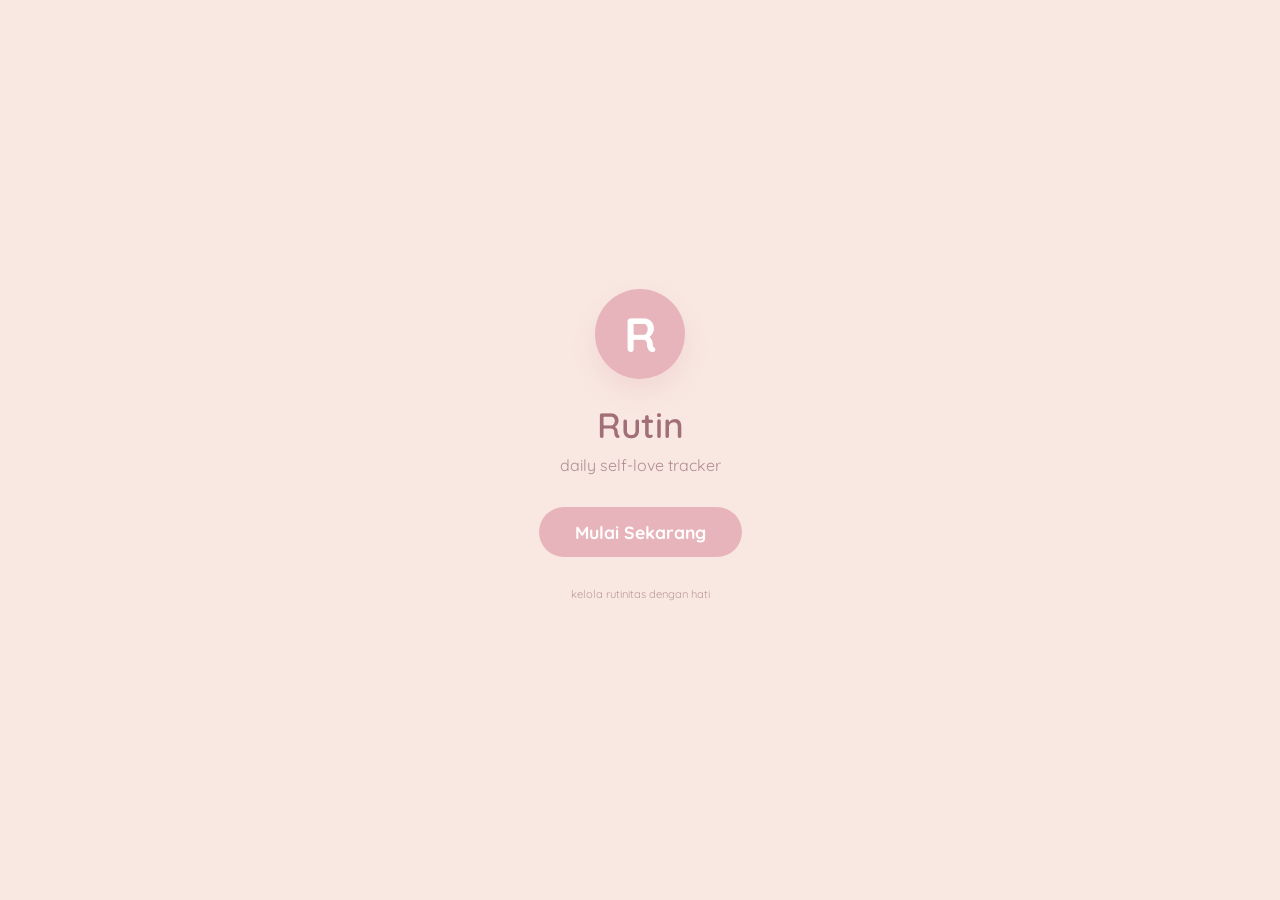
==== commit ef8f50d5: "Update index.html style: center align welcome screen content  Fixed alignment issues on the welcome " ====
--- a/index.html
+++ b/index.html
@@ -112,7 +112,7 @@
       border: 1px solid #FFF0ED;
     }
 
-    /* Progress Ring - menghadap ke depan (normal, tidak terbalik) */
+    /* Progress Ring - menghadap ke depan (normal) */
     .progress-ring-container {
       text-align: center;
       margin: 8px 0 20px;
@@ -180,13 +180,6 @@
       font-size: 36px;
       overflow: hidden;
       box-shadow: 0 6px 12px rgba(0,0,0,0.05);
-    }
-
-    .workout-photo img {
-      width: 100%;
-      height: 100%;
-      object-fit: cover;
-      border-radius: 30px;
     }
 
     .exercise-list {
@@ -303,13 +296,21 @@
       margin-top: 16px;
     }
 
-    .welcome-container, .auth-container {
+    /* WELCOME SCREEN - FULL CENTERED - DIPERBAIKI */
+    .welcome-container {
       display: flex;
       flex-direction: column;
       justify-content: center;
+      align-items: center;
       min-height: 100vh;
+      width: 100%;
       padding: 32px 24px;
       background: var(--bg);
+      text-align: center;
+      margin: 0 auto;
+      position: relative;
+      left: 0;
+      right: 0;
     }
 
     .logo-circle {
@@ -327,6 +328,22 @@
       box-shadow: 0 12px 24px rgba(232,180,187,0.3);
     }
 
+    /* AUTH SECTION - CENTERED */
+    .auth-container {
+      display: flex;
+      flex-direction: column;
+      justify-content: center;
+      align-items: center;
+      min-height: 100vh;
+      padding: 32px 24px;
+      background: var(--bg);
+    }
+    
+    .auth-container .card {
+      width: 100%;
+      max-width: 400px;
+    }
+
     .toggle-auth {
       text-align: center;
       margin-top: 20px;
@@ -355,14 +372,14 @@
 </head>
 <body>
 <div class="app-container" id="appRoot">
-  <!-- WELCOME SCREEN -->
-  <div id="welcomeSection" style="display: flex;">
-    <div class="welcome-container" style="text-align: center;">
+  <!-- WELCOME SCREEN - FULLY CENTERED (DIPERBAIKI) -->
+  <div id="welcomeSection" style="display: flex; width: 100%; justify-content: center;">
+    <div class="welcome-container">
       <div class="logo-circle">R</div>
-      <h1 style="font-size: 2.2rem; margin-bottom: 8px;">Rutin</h1>
-      <p style="margin-bottom: 32px; color: #B28B92;">daily self-love tracker</p>
-      <button id="startBtn" style="padding: 14px 36px; font-size: 1.1rem;">Mulai Sekarang</button>
-      <div class="footer-note">kelola rutinitas dengan hati</div>
+      <h1 style="font-size: 2.2rem; margin-bottom: 8px; text-align: center;">Rutin</h1>
+      <p style="margin-bottom: 32px; color: #B28B92; text-align: center;">daily self-love tracker</p>
+      <button id="startBtn" style="padding: 14px 36px; font-size: 1.1rem; margin: 0 auto; display: inline-block;">Mulai Sekarang</button>
+      <div class="footer-note" style="text-align: center;">kelola rutinitas dengan hati</div>
     </div>
   </div>
 
@@ -461,7 +478,7 @@
     ]
   };
 
-  // Data workout dengan foto unik (menggunakan emoji/karakter sebagai ilustrasi foto yang cantik)
+  // Data workout dengan foto unik
   const WORKOUT_DATA = [
     { 
       name: "Morning Stretch", 
@@ -608,7 +625,6 @@
     }
   }
 
-  // Workout dengan foto ilustrasi yang menarik
   function renderWorkout() {
     const container = document.getElementById("workoutContainer");
     let html = "";
@@ -627,7 +643,6 @@
     container.innerHTML = html;
   }
 
-  // Journal dengan tanggal
   let selectedMood = "senang";
   function bindMoodSelector() {
     document.querySelectorAll("#moodSelector .mood-btn").forEach(btn => {
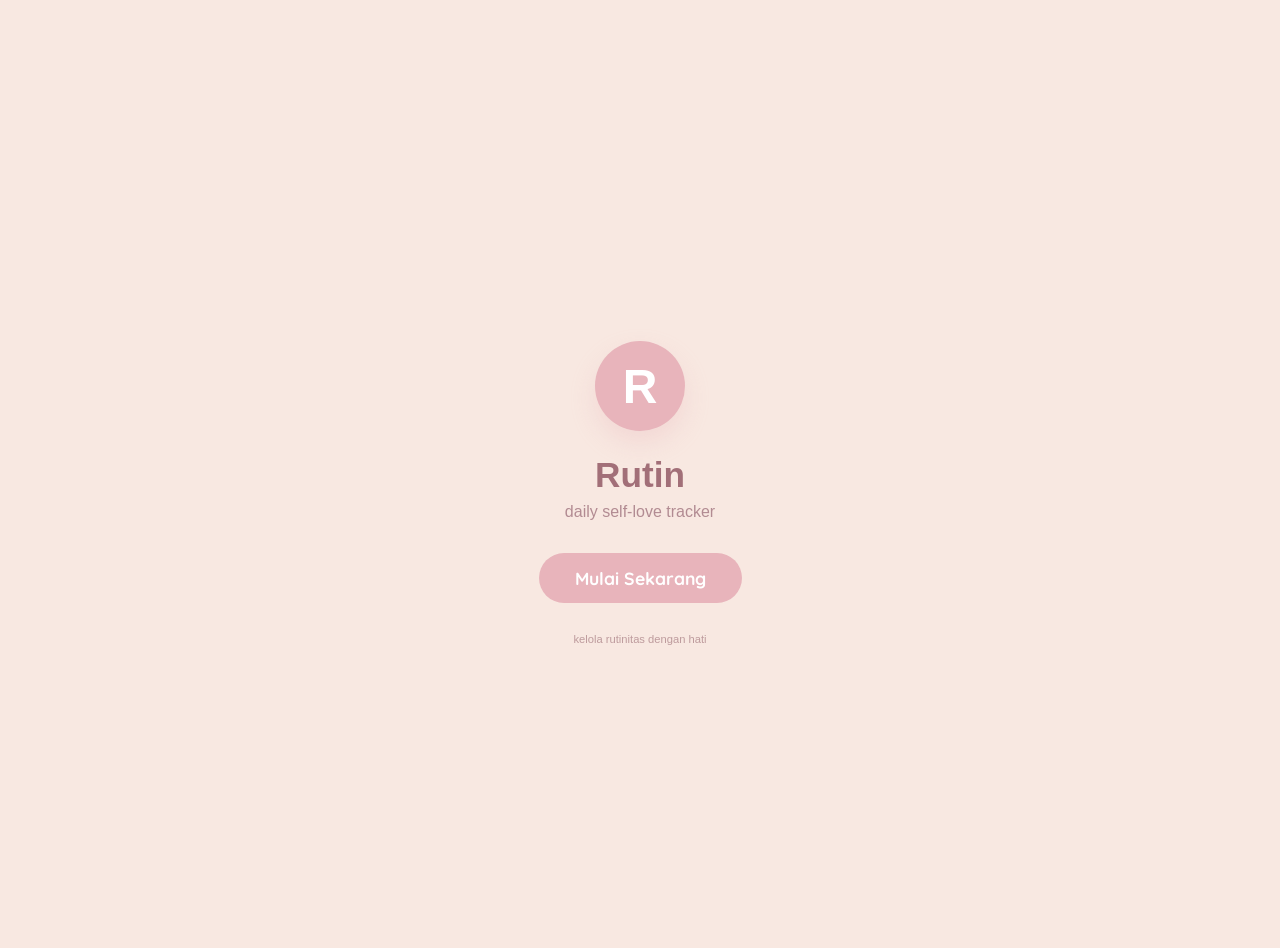
==== commit 2f5efbe0: "Update index.html Change Icon in index.html & Add icon at Icons" ====
--- a/index.html
+++ b/index.html
@@ -1,5 +1,6 @@
 <!DOCTYPE html>
 <html lang="id">
+
 <head>
   <meta charset="UTF-8" />
   <meta name="viewport" content="width=device-width, initial-scale=1, viewport-fit=cover">
@@ -8,10 +9,12 @@
   <meta name="apple-mobile-web-app-status-bar-style" content="black-translucent">
   <meta name="theme-color" content="#E8B4BB" />
   <link rel="manifest" href="manifest.json" />
-  <link rel="icon" href="data:image/svg+xml,%3Csvg xmlns='http://www.w3.org/2000/svg' viewBox='0 0 100 100'%3E%3Ccircle cx='50' cy='50' r='50' fill='%23E8B4BB'/%3E%3Ctext x='50' y='67' font-size='50' text-anchor='middle' fill='white' font-family='Arial'%3ER%3C/text%3E%3C/svg%3E" type="image/png" />
+  <link rel="icon" href="icons/icon-192.png" type="image/png" />
   <title>Rutin — Daily Self-Love Tracker</title>
+  <link rel="stylesheet" href="assets/style.css" />
   <link href="https://fonts.googleapis.com/css2?family=Quicksand:wght@300;400;500;600;700&display=swap" rel="stylesheet">
   <style>
+    /* Tambahan CSS untuk aplikasi Rutin - tanpa mengubah struktur HTML asli */
     * {
       margin: 0;
       padding: 0;
@@ -23,6 +26,7 @@
       background-color: #F8E8E1;
       color: #A67B81;
       padding-bottom: 0;
+      position: relative;
     }
 
     :root {
@@ -33,15 +37,26 @@
       --card-bg: #FFFFFF;
       --shadow: 0 12px 28px rgba(0,0,0,0.04), 0 0 0 1px rgba(0,0,0,0.02);
       --radius: 28px;
-      --radius-xl: 36px;
-    }
-
+    }
+
+    /* Sembunyikan header, main, footer template asli dengan CSS - tanpa menghapus dari DOM */
+    .header, .main .card, .main .card ~ button, footer.footer {
+      display: none !important;
+    }
+
+    /* Tampilkan hanya aplikasi Rutin */
     .app-container {
       max-width: 500px;
       margin: 0 auto;
       background-color: var(--bg);
       min-height: 100vh;
       position: relative;
+      z-index: 10;
+    }
+
+    /* Style untuk tombol testing dari template - disembunyikan */
+    body > button {
+      display: none !important;
     }
 
     .page {
@@ -112,7 +127,6 @@
       border: 1px solid #FFF0ED;
     }
 
-    /* Progress Ring - menghadap ke depan (normal) */
     .progress-ring-container {
       text-align: center;
       margin: 8px 0 20px;
@@ -157,7 +171,6 @@
       color: #755F64;
     }
 
-    /* Workout dengan foto */
     .workout-category {
       margin-bottom: 32px;
     }
@@ -182,10 +195,27 @@
       box-shadow: 0 6px 12px rgba(0,0,0,0.05);
     }
 
+    .workout-image-container {
+      margin: 16px 0 12px 0;
+      width: 100%;
+      border-radius: 24px;
+      overflow: hidden;
+      box-shadow: 0 6px 14px rgba(0,0,0,0.08);
+    }
+
+    .workout-image {
+      width: 100%;
+      height: auto;
+      display: block;
+      border-radius: 24px;
+      object-fit: cover;
+    }
+
     .exercise-list {
       background: #FFF8F5;
       border-radius: 28px;
       padding: 14px 20px;
+      margin-top: 8px;
     }
 
     .exercise-row {
@@ -197,7 +227,6 @@
       font-weight: 500;
     }
 
-    /* Journal */
     .journal-form {
       display: flex;
       flex-direction: column;
@@ -296,7 +325,6 @@
       margin-top: 16px;
     }
 
-    /* WELCOME SCREEN - FULL CENTERED - DIPERBAIKI */
     .welcome-container {
       display: flex;
       flex-direction: column;
@@ -307,10 +335,6 @@
       padding: 32px 24px;
       background: var(--bg);
       text-align: center;
-      margin: 0 auto;
-      position: relative;
-      left: 0;
-      right: 0;
     }
 
     .logo-circle {
@@ -328,7 +352,6 @@
       box-shadow: 0 12px 24px rgba(232,180,187,0.3);
     }
 
-    /* AUTH SECTION - CENTERED */
     .auth-container {
       display: flex;
       flex-direction: column;
@@ -370,486 +393,487 @@
     .greeting { margin-bottom: 8px; }
   </style>
 </head>
+
 <body>
-<div class="app-container" id="appRoot">
-  <!-- WELCOME SCREEN - FULLY CENTERED (DIPERBAIKI) -->
-  <div id="welcomeSection" style="display: flex; width: 100%; justify-content: center;">
-    <div class="welcome-container">
-      <div class="logo-circle">R</div>
-      <h1 style="font-size: 2.2rem; margin-bottom: 8px; text-align: center;">Rutin</h1>
-      <p style="margin-bottom: 32px; color: #B28B92; text-align: center;">daily self-love tracker</p>
-      <button id="startBtn" style="padding: 14px 36px; font-size: 1.1rem; margin: 0 auto; display: inline-block;">Mulai Sekarang</button>
-      <div class="footer-note" style="text-align: center;">kelola rutinitas dengan hati</div>
+  <!-- Template asli - dipertahankan strukturnya -->
+  <header class="header">
+    <h1>PWA Template</h1>
+    <p>Contoh aplikasi web progresif yang responsif</p>
+  </header>
+
+  <main class="main">
+    <section class="card">
+      <h2>Selamat Datang!</h2>
+      <p>
+        Ini adalah template PWA responsif. Kamu bisa ubah teks, warna, dan layout-nya sesuai kebutuhan.
+      </p>
+      <button onclick="alert('PWA aktif!')">Tes Tombol</button>
+    </section>
+  </main>
+  <button onclick="alert('tombol testing hidup')">Ini tombol 1</button>
+
+  <footer class="footer">
+    <p>© 2025 Anwar Fauzi</p>
+  </footer>
+
+  <!-- Aplikasi Rutin - ditambahkan di bawah template asli -->
+  <div class="app-container" id="appRoot">
+    <!-- WELCOME SCREEN -->
+    <div id="welcomeSection" style="display: flex; width: 100%; justify-content: center;">
+      <div class="welcome-container">
+        <div class="logo-circle">R</div>
+        <h1 style="font-size: 2.2rem; margin-bottom: 8px; text-align: center;">Rutin</h1>
+        <p style="margin-bottom: 32px; color: #B28B92; text-align: center;">daily self-love tracker</p>
+        <button id="startBtn" style="padding: 14px 36px; font-size: 1.1rem; margin: 0 auto; display: inline-block;">Mulai Sekarang</button>
+        <div class="footer-note" style="text-align: center;">kelola rutinitas dengan hati</div>
+      </div>
     </div>
-  </div>
-
-  <!-- AUTH SECTION -->
-  <div id="authSection" style="display: none;">
-    <div class="auth-container">
-      <div class="card" style="text-align: center;">
-        <h2 style="margin-bottom: 8px;">🌸 Selamat Datang</h2>
-        <p style="margin-bottom: 24px;">daftar atau masuk ke akunmu</p>
-        <input type="text" id="authName" placeholder="Nama" autocomplete="off" style="margin-bottom: 12px; width:100%">
-        <input type="email" id="authEmail" placeholder="Email" autocomplete="off" style="margin-bottom: 12px; width:100%">
-        <input type="password" id="authPassword" placeholder="Kata Sandi" style="margin-bottom: 20px; width:100%">
-        <button id="authActionBtn" style="width:100%">Daftar / Masuk</button>
-        <div class="toggle-auth" id="authToggleText">Sudah punya akun? <span id="switchToLogin">Masuk</span></div>
+
+    <!-- AUTH SECTION -->
+    <div id="authSection" style="display: none;">
+      <div class="auth-container">
+        <div class="card" style="text-align: center;">
+          <h2 style="margin-bottom: 8px;">🌸 Selamat Datang</h2>
+          <p style="margin-bottom: 24px;">daftar atau masuk ke akunmu</p>
+          <input type="text" id="authName" placeholder="Nama" autocomplete="off" style="margin-bottom: 12px; width:100%">
+          <input type="email" id="authEmail" placeholder="Email" autocomplete="off" style="margin-bottom: 12px; width:100%">
+          <input type="password" id="authPassword" placeholder="Kata Sandi" style="margin-bottom: 20px; width:100%">
+          <button id="authActionBtn" style="width:100%">Daftar / Masuk</button>
+          <div class="toggle-auth" id="authToggleText">Sudah punya akun? <span id="switchToLogin">Masuk</span></div>
+        </div>
+      </div>
+    </div>
+
+    <!-- MAIN APP -->
+    <div id="mainApp" style="display:none">
+      <div class="page" id="homePage">
+        <div class="greeting"><h2>Halo, <span id="displayName"></span> <span style="font-size:1.2rem;">🌼</span></h2></div>
+        <p style="margin-bottom: 16px;">selesaikan checklist harianmu</p>
+        <div class="progress-ring-container">
+          <svg width="140" height="140" viewBox="0 0 140 140">
+            <circle cx="70" cy="70" r="60" fill="none" stroke="#FAD6DA" stroke-width="10" />
+            <circle id="progressCircle" cx="70" cy="70" r="60" fill="none" stroke="#E8B4BB" stroke-width="10" stroke-dasharray="377" stroke-dashoffset="377" stroke-linecap="round" />
+            <text id="progressPercent" x="70" y="80" text-anchor="middle" fill="#A67B81" font-size="22" font-weight="700" dy=".3em">0%</text>
+          </svg>
+        </div>
+        <div id="checklistContainer"></div>
+      </div>
+
+      <div class="page" id="workoutPage">
+        <h2>Gerakan Harian</h2>
+        <p style="margin-bottom: 18px;">ikuti instruksi & rasakan manfaatnya</p>
+        <div id="workoutContainer"></div>
+      </div>
+
+      <div class="page" id="journalPage">
+        <h2>My Bestie Note</h2>
+        <div class="card">
+          <div class="journal-form">
+            <input type="text" id="journalTitle" placeholder="Judul catatan..." />
+            <textarea id="journalContent" rows="3" placeholder="Tulis perasaan, cerita, atau apapun..."></textarea>
+            <div><strong>Mood hari ini</strong></div>
+            <div class="mood-buttons" id="moodSelector">
+              <button type="button" data-mood="senang" class="mood-btn">😊</button>
+              <button type="button" data-mood="cinta" class="mood-btn">🥰</button>
+              <button type="button" data-mood="tenang" class="mood-btn">😌</button>
+              <button type="button" data-mood="sedih" class="mood-btn">😔</button>
+              <button type="button" data-mood="semangat" class="mood-btn">⚡</button>
+            </div>
+            <button id="saveJournalBtn">Simpan Jurnal</button>
+          </div>
+        </div>
+        <div id="journalHistoryList" class="journal-history"></div>
+      </div>
+
+      <div class="page" id="settingsPage">
+        <h2>Pengaturan</h2>
+        <div class="profile-info">
+          <p><strong>Nama:</strong> <span id="profileName"></span></p>
+          <p><strong>Email:</strong> <span id="profileEmail"></span></p>
+        </div>
+        <div class="danger-zone">
+          <button id="logoutBtn" class="btn-outline" style="background:white">Keluar</button>
+          <button id="resetAllDataBtn" style="background:#D9B4B9">Reset Semua Data</button>
+        </div>
+        <div class="footer-note">Rutin — tumbuh setiap hari</div>
+      </div>
+
+      <div class="bottom-nav">
+        <button class="nav-item" data-nav="home"><span class="nav-icon">🏠</span><span>Home</span></button>
+        <button class="nav-item" data-nav="workout"><span class="nav-icon">🧘</span><span>Workout</span></button>
+        <button class="nav-item" data-nav="journal"><span class="nav-icon">📘</span><span>Journal</span></button>
+        <button class="nav-item" data-nav="settings"><span class="nav-icon">⚙️</span><span>Settings</span></button>
       </div>
     </div>
   </div>
 
-  <!-- MAIN APP -->
-  <div id="mainApp" style="display:none">
-    <div class="page" id="homePage">
-      <div class="greeting"><h2>Halo, <span id="displayName"></span> <span style="font-size:1.2rem;">🌼</span></h2></div>
-      <p style="margin-bottom: 16px;">selesaikan checklist harianmu</p>
-      <div class="progress-ring-container">
-        <svg width="140" height="140" viewBox="0 0 140 140">
-          <circle cx="70" cy="70" r="60" fill="none" stroke="#FAD6DA" stroke-width="10" />
-          <circle id="progressCircle" cx="70" cy="70" r="60" fill="none" stroke="#E8B4BB" stroke-width="10" stroke-dasharray="377" stroke-dashoffset="377" stroke-linecap="round" />
-          <text id="progressPercent" x="70" y="80" text-anchor="middle" fill="#A67B81" font-size="22" font-weight="700" dy=".3em">0%</text>
-        </svg>
-      </div>
-      <div id="checklistContainer"></div>
-    </div>
-
-    <div class="page" id="workoutPage">
-      <h2>Gerakan Harian</h2>
-      <p style="margin-bottom: 18px;">ikuti instruksi & rasakan manfaatnya</p>
-      <div id="workoutContainer"></div>
-    </div>
-
-    <div class="page" id="journalPage">
-      <h2>My Bestie Note</h2>
-      <div class="card">
-        <div class="journal-form">
-          <input type="text" id="journalTitle" placeholder="Judul catatan..." />
-          <textarea id="journalContent" rows="3" placeholder="Tulis perasaan, cerita, atau apapun..."></textarea>
-          <div><strong>Mood hari ini</strong></div>
-          <div class="mood-buttons" id="moodSelector">
-            <button type="button" data-mood="senang" class="mood-btn">😊</button>
-            <button type="button" data-mood="cinta" class="mood-btn">🥰</button>
-            <button type="button" data-mood="tenang" class="mood-btn">😌</button>
-            <button type="button" data-mood="sedih" class="mood-btn">😔</button>
-            <button type="button" data-mood="semangat" class="mood-btn">⚡</button>
-          </div>
-          <button id="saveJournalBtn">Simpan Jurnal</button>
-        </div>
-      </div>
-      <div id="journalHistoryList" class="journal-history"></div>
-    </div>
-
-    <div class="page" id="settingsPage">
-      <h2>Pengaturan</h2>
-      <div class="profile-info">
-        <p><strong>Nama:</strong> <span id="profileName"></span></p>
-        <p><strong>Email:</strong> <span id="profileEmail"></span></p>
-      </div>
-      <div class="danger-zone">
-        <button id="logoutBtn" class="btn-outline" style="background:white">Keluar</button>
-        <button id="resetAllDataBtn" style="background:#D9B4B9">Reset Semua Data</button>
-      </div>
-      <div class="footer-note">Rutin — tumbuh setiap hari</div>
-    </div>
-
-    <div class="bottom-nav">
-      <button class="nav-item" data-nav="home"><span class="nav-icon">🏠</span><span>Home</span></button>
-      <button class="nav-item" data-nav="workout"><span class="nav-icon">🧘</span><span>Workout</span></button>
-      <button class="nav-item" data-nav="journal"><span class="nav-icon">📘</span><span>Journal</span></button>
-      <button class="nav-item" data-nav="settings"><span class="nav-icon">⚙️</span><span>Settings</span></button>
-    </div>
-  </div>
-</div>
-
-<script>
-  // ---------- DATA ----------
-  const CHECKLIST_ITEMS = {
-    'Self-Care': [
-      "Minum air (8 gelas)", "Pakai sunscreen", "Skincare pagi", "Skincare malam", "Minum vitamin",
-      "Mandi air hangat", "Pakai body lotion", "Rapikan kuku", "Meditasi 5 menit", "Tidur < jam 11 malam"
-    ],
-    'Productivity': [
-      "Rapikan meja kerja", "Baca buku 15 menit", "Buat to-do list", "Cek email/tugas", "Belajar fokus 30 menit",
-      "Bersihkan file HP", "Siapkan baju besok", "Update jurnal progres", "Kurangi screen time", "Evaluasi target"
-    ],
-    'Housework': [
-      "Rapikan tempat tidur", "Cuci piring", "Menyapu kamar", "Buang sampah", "Menata lemari",
-      "Cuci baju", "Bersihkan cermin", "Lap debu jendela", "Ganti sprei", "Rapikan rak sepatu"
-    ]
-  };
-
-  // Data workout dengan foto unik
-  const WORKOUT_DATA = [
-    { 
-      name: "Morning Stretch", 
-      photo: "🌅", 
-      bgGradient: "linear-gradient(135deg, #FFE9CE, #FFD9B5)",
-      exercises: ["Neck Tilt (10x)", "Shoulder Rolls (10x)", "Side Stretch (10x)", "Cat-Cow (10x)", "Standing Forward Fold (15s)", "Arm Circles (10x)", "Ankle Circles (10x)"] 
-    },
-    { 
-      name: "Period-Friendly", 
-      photo: "🌸", 
-      bgGradient: "linear-gradient(135deg, #FAD6DA, #F8C5CA)",
-      exercises: ["Child's Pose (30s)", "Knee to Chest (10x)", "Reclined Bound Angle (30s)", "Supine Twist (10x)", "Cobra Stretch (5x)", "Deep Breathing (10x)", "Legs up the Wall (1m)"] 
-    },
-    { 
-      name: "Bed Yoga", 
-      photo: "🛌", 
-      bgGradient: "linear-gradient(135deg, #E2E0F0, #D1CEE8)",
-      exercises: ["Forward Fold (10x)", "Spinal Twist (10x)", "Happy Baby Pose (30s)", "Seated Side Bend (10x)", "Neck Rotation (5x)", "Butterfly Stretch (15x)", "Savasana (2m)"] 
-    }
-  ];
-
-  let currentUser = null;
-  let usersDB = [];
-
-  function loadUsersFromStorage() {
-    const stored = localStorage.getItem("rutin_users_v2");
-    if(stored) usersDB = JSON.parse(stored);
-    else usersDB = [];
-  }
-
-  function saveUsersToStorage() {
-    localStorage.setItem("rutin_users_v2", JSON.stringify(usersDB));
-  }
-
-  function findUserByEmail(email) {
-    return usersDB.find(u => u.email === email);
-  }
-
-  function initUserData(user) {
-    if(!user.checklistState) {
-      let emptyState = {};
-      for(let cat in CHECKLIST_ITEMS) {
-        emptyState[cat] = new Array(CHECKLIST_ITEMS[cat].length).fill(false);
-      }
-      user.checklistState = emptyState;
-    }
-    if(!user.journals) user.journals = [];
-    return user;
-  }
-
-  function saveUser(user) {
-    const index = usersDB.findIndex(u => u.email === user.email);
-    if(index !== -1) usersDB[index] = user;
-    saveUsersToStorage();
-  }
-
-  function handleAuthRegisterOrLogin(name, email, password) {
-    if(!email || !password) return "Email dan sandi wajib diisi";
-    const existing = findUserByEmail(email);
-    if(existing) {
-      if(existing.password !== password) return "Password salah";
-      currentUser = existing;
-      initUserData(currentUser);
-      saveUser(currentUser);
-      return true;
-    } else {
-      if(!name) return "Nama harus diisi untuk pendaftaran";
-      const newUser = {
-        id: Date.now(),
-        name: name,
-        email: email,
-        password: password,
-        checklistState: null,
-        journals: []
-      };
-      initUserData(newUser);
-      usersDB.push(newUser);
+  <script>
+    // ==================== SERVICE WORKER (template asli) ====================
+    if ('serviceWorker' in navigator) {
+      navigator.serviceWorker.register('./service-worker.js')
+        .then(() => console.log('SW registered!'))
+        .catch(err => console.error('SW gagal:', err));
+    }
+
+    // ==================== APLIKASI RUTIN ====================
+    // DATA
+    const CHECKLIST_ITEMS = {
+      'Self-Care': [
+        "Minum air (8 gelas)", "Pakai sunscreen", "Skincare pagi", "Skincare malam", "Minum vitamin",
+        "Mandi air hangat", "Pakai body lotion", "Rapikan kuku", "Meditasi 5 menit", "Tidur < jam 11 malam"
+      ],
+      'Productivity': [
+        "Rapikan meja kerja", "Baca buku 15 menit", "Buat to-do list", "Cek email/tugas", "Belajar fokus 30 menit",
+        "Bersihkan file HP", "Siapkan baju besok", "Update jurnal progres", "Kurangi screen time", "Evaluasi target"
+      ],
+      'Housework': [
+        "Rapikan tempat tidur", "Cuci piring", "Menyapu kamar", "Buang sampah", "Menata lemari",
+        "Cuci baju", "Bersihkan cermin", "Lap debu jendela", "Ganti sprei", "Rapikan rak sepatu"
+      ]
+    };
+
+    const WORKOUT_DATA = [
+      { name: "Morning Stretch", photo: "🌅", bgGradient: "linear-gradient(135deg, #FFE9CE, #FFD9B5)", imageFile: "foto-morning-stretch.png", exercises: ["Neck Tilt (10x)", "Shoulder Rolls (10x)", "Side Stretch (10x)", "Cat-Cow (10x)", "Standing Forward Fold (15s)", "Arm Circles (10x)", "Ankle Circles (10x)"] },
+      { name: "Period-Friendly", photo: "🌸", bgGradient: "linear-gradient(135deg, #FAD6DA, #F8C5CA)", imageFile: "foto-period-friendly.png", exercises: ["Child's Pose (30s)", "Knee to Chest (10x)", "Reclined Bound Angle (30s)", "Supine Twist (10x)", "Cobra Stretch (5x)", "Deep Breathing (10x)", "Legs up the Wall (1m)"] },
+      { name: "Bed Yoga", photo: "🛌", bgGradient: "linear-gradient(135deg, #E2E0F0, #D1CEE8)", imageFile: "foto-bed-yoga.png", exercises: ["Forward Fold (10x)", "Spinal Twist (10x)", "Happy Baby Pose (30s)", "Seated Side Bend (10x)", "Neck Rotation (5x)", "Butterfly Stretch (15x)", "Savasana (2m)"] }
+    ];
+
+    let currentUser = null;
+    let usersDB = [];
+
+    function loadUsersFromStorage() {
+      const stored = localStorage.getItem("rutin_users_v2");
+      if(stored) usersDB = JSON.parse(stored);
+      else usersDB = [];
+    }
+
+    function saveUsersToStorage() {
+      localStorage.setItem("rutin_users_v2", JSON.stringify(usersDB));
+    }
+
+    function findUserByEmail(email) {
+      return usersDB.find(u => u.email === email);
+    }
+
+    function initUserData(user) {
+      if(!user.checklistState) {
+        let emptyState = {};
+        for(let cat in CHECKLIST_ITEMS) {
+          emptyState[cat] = new Array(CHECKLIST_ITEMS[cat].length).fill(false);
+        }
+        user.checklistState = emptyState;
+      }
+      if(!user.journals) user.journals = [];
+      return user;
+    }
+
+    function saveUser(user) {
+      const index = usersDB.findIndex(u => u.email === user.email);
+      if(index !== -1) usersDB[index] = user;
       saveUsersToStorage();
-      currentUser = newUser;
-      return true;
-    }
-  }
-
-  function getTotalChecked(user) {
-    let total = 0, possible = 0;
-    for(let cat in user.checklistState) {
-      const arr = user.checklistState[cat];
-      possible += arr.length;
-      total += arr.filter(v => v === true).length;
-    }
-    return { total, possible };
-  }
-
-  function updateProgressRing(percent) {
-    const circle = document.getElementById("progressCircle");
-    const text = document.getElementById("progressPercent");
-    if(circle && text) {
-      const radius = 60;
-      const circumference = 2 * Math.PI * radius;
-      const offset = circumference - (percent / 100) * circumference;
-      circle.style.strokeDasharray = `${circumference}`;
-      circle.style.strokeDashoffset = offset;
-      text.textContent = `${Math.round(percent)}%`;
-    }
-  }
-
-  function renderChecklist() {
-    if(!currentUser) return;
-    const container = document.getElementById("checklistContainer");
-    let html = "";
-    for(let [cat, items] of Object.entries(CHECKLIST_ITEMS)) {
-      const catState = currentUser.checklistState[cat];
-      html += `<div class="checklist-category"><div class="category-title">${cat}</div>`;
-      items.forEach((item, idx) => {
-        const isChecked = catState && catState[idx] === true;
-        html += `<div class="check-item"><input type="checkbox" data-cat="${cat}" data-idx="${idx}" ${isChecked ? "checked" : ""} /><label>${escapeHtml(item)}</label></div>`;
-      });
-      html += `</div>`;
-    }
-    container.innerHTML = html;
-    attachCheckboxEvents();
-    const { total, possible } = getTotalChecked(currentUser);
-    const percent = possible === 0 ? 0 : (total / possible) * 100;
-    updateProgressRing(percent);
-  }
-
-  function attachCheckboxEvents() {
-    document.querySelectorAll("#checklistContainer input[type=checkbox]").forEach(cb => {
-      cb.removeEventListener("change", handleCheckChange);
-      cb.addEventListener("change", handleCheckChange);
-    });
-  }
-
-  function handleCheckChange(e) {
-    const cb = e.target;
-    const cat = cb.dataset.cat;
-    const idx = parseInt(cb.dataset.idx);
-    if(currentUser && currentUser.checklistState[cat]) {
-      currentUser.checklistState[cat][idx] = cb.checked;
-      saveUser(currentUser);
+    }
+
+    function handleAuthRegisterOrLogin(name, email, password) {
+      if(!email || !password) return "Email dan sandi wajib diisi";
+      const existing = findUserByEmail(email);
+      if(existing) {
+        if(existing.password !== password) return "Password salah";
+        currentUser = existing;
+        initUserData(currentUser);
+        saveUser(currentUser);
+        return true;
+      } else {
+        if(!name) return "Nama harus diisi untuk pendaftaran";
+        const newUser = {
+          id: Date.now(),
+          name: name,
+          email: email,
+          password: password,
+          checklistState: null,
+          journals: []
+        };
+        initUserData(newUser);
+        usersDB.push(newUser);
+        saveUsersToStorage();
+        currentUser = newUser;
+        return true;
+      }
+    }
+
+    function getTotalChecked(user) {
+      let total = 0, possible = 0;
+      for(let cat in user.checklistState) {
+        const arr = user.checklistState[cat];
+        possible += arr.length;
+        total += arr.filter(v => v === true).length;
+      }
+      return { total, possible };
+    }
+
+    function updateProgressRing(percent) {
+      const circle = document.getElementById("progressCircle");
+      const text = document.getElementById("progressPercent");
+      if(circle && text) {
+        const radius = 60;
+        const circumference = 2 * Math.PI * radius;
+        const offset = circumference - (percent / 100) * circumference;
+        circle.style.strokeDasharray = `${circumference}`;
+        circle.style.strokeDashoffset = offset;
+        text.textContent = `${Math.round(percent)}%`;
+      }
+    }
+
+    function renderChecklist() {
+      if(!currentUser) return;
+      const container = document.getElementById("checklistContainer");
+      let html = "";
+      for(let [cat, items] of Object.entries(CHECKLIST_ITEMS)) {
+        const catState = currentUser.checklistState[cat];
+        html += `<div class="checklist-category"><div class="category-title">${cat}</div>`;
+        items.forEach((item, idx) => {
+          const isChecked = catState && catState[idx] === true;
+          html += `<div class="check-item"><input type="checkbox" data-cat="${cat}" data-idx="${idx}" ${isChecked ? "checked" : ""} /><label>${escapeHtml(item)}</label></div>`;
+        });
+        html += `</div>`;
+      }
+      container.innerHTML = html;
+      attachCheckboxEvents();
       const { total, possible } = getTotalChecked(currentUser);
       const percent = possible === 0 ? 0 : (total / possible) * 100;
       updateProgressRing(percent);
     }
-  }
-
-  function renderWorkout() {
-    const container = document.getElementById("workoutContainer");
-    let html = "";
-    WORKOUT_DATA.forEach(cat => {
-      html += `<div class="workout-category">
-        <div class="workout-header">
-          <div class="workout-photo" style="background: ${cat.bgGradient}; font-size: 42px; display: flex; align-items: center; justify-content: center;">${cat.photo}</div>
-          <h3>${cat.name}</h3>
-        </div>
-        <div class="exercise-list">`;
-      cat.exercises.forEach(ex => {
-        html += `<div class="exercise-row"><span>${escapeHtml(ex)}</span><span>✓</span></div>`;
+
+    function attachCheckboxEvents() {
+      document.querySelectorAll("#checklistContainer input[type=checkbox]").forEach(cb => {
+        cb.removeEventListener("change", handleCheckChange);
+        cb.addEventListener("change", handleCheckChange);
       });
-      html += `</div></div>`;
+    }
+
+    function handleCheckChange(e) {
+      const cb = e.target;
+      const cat = cb.dataset.cat;
+      const idx = parseInt(cb.dataset.idx);
+      if(currentUser && currentUser.checklistState[cat]) {
+        currentUser.checklistState[cat][idx] = cb.checked;
+        saveUser(currentUser);
+        const { total, possible } = getTotalChecked(currentUser);
+        const percent = possible === 0 ? 0 : (total / possible) * 100;
+        updateProgressRing(percent);
+      }
+    }
+
+    function renderWorkout() {
+      const container = document.getElementById("workoutContainer");
+      let html = "";
+      WORKOUT_DATA.forEach(cat => {
+        html += `<div class="workout-category">
+          <div class="workout-header">
+            <div class="workout-photo" style="background: ${cat.bgGradient};">${cat.photo}</div>
+            <h3>${cat.name}</h3>
+          </div>
+          <div class="workout-image-container">
+            <img class="workout-image" src="${cat.imageFile}" alt="${cat.name}" onerror="this.src='data:image/svg+xml,%3Csvg xmlns=\'http://www.w3.org/2000/svg\' width=\'100%25\' height=\'200\'%3E%3Crect width=\'100%25\' height=\'100%25\' fill=\'%23FAD6DA\'/%3E%3Ctext x=\'50%25\' y=\'50%25\' text-anchor=\'middle\' dy=\'.3em\' fill=\'%23A67B81\' font-family=\'Quicksand\' font-size=\'14\'%3E📷 ${cat.name}%3C/text%3E%3C/svg%3E'">
+          </div>
+          <div class="exercise-list">`;
+        cat.exercises.forEach(ex => {
+          html += `<div class="exercise-row"><span>${escapeHtml(ex)}</span><span>✓</span></div>`;
+        });
+        html += `</div></div>`;
+      });
+      container.innerHTML = html;
+    }
+
+    let selectedMood = "senang";
+    function bindMoodSelector() {
+      document.querySelectorAll("#moodSelector .mood-btn").forEach(btn => {
+        btn.removeEventListener("click", moodHandler);
+        btn.addEventListener("click", moodHandler);
+      });
+    }
+    function moodHandler(e) {
+      document.querySelectorAll("#moodSelector .mood-btn").forEach(btn => btn.classList.remove("selected"));
+      e.currentTarget.classList.add("selected");
+      selectedMood = e.currentTarget.getAttribute("data-mood");
+    }
+
+    function formatDate(date) {
+      const d = new Date(date);
+      return `${d.getDate()} ${d.toLocaleString('id', { month: 'long' })} ${d.getFullYear()} • ${d.getHours().toString().padStart(2,'0')}:${d.getMinutes().toString().padStart(2,'0')}`;
+    }
+
+    function renderJournals() {
+      const container = document.getElementById("journalHistoryList");
+      if(!container || !currentUser) return;
+      const journals = currentUser.journals || [];
+      if(journals.length === 0) {
+        container.innerHTML = "<div class='card' style='text-align:center'>Belum ada catatan, tulis bestie note pertamamu ✨</div>";
+        return;
+      }
+      let moodColor = { "senang": "#FEF0E7", "cinta": "#FDE8EC", "tenang": "#E6F0E8", "sedih": "#F1E2E4", "semangat": "#FEF1DD" };
+      let moodEmojiMap = { "senang":"😊", "cinta":"🥰", "tenang":"😌", "sedih":"😔", "semangat":"⚡" };
+      let html = "";
+      journals.slice().reverse().forEach(j => {
+        const bg = moodColor[j.mood] || "#F8E8E1";
+        const emoji = moodEmojiMap[j.mood] || "😊";
+        html += `<div class="journal-card" style="background:${bg}; border-left-color:#E8B4BB;">
+          <div><strong>${escapeHtml(j.title)}</strong> <span style="float:right">${emoji}</span></div>
+          <p style="margin-top:8px; font-size:0.85rem">${escapeHtml(j.content)}</p>
+          <div class="journal-date">📅 ${formatDate(j.date)}</div>
+        </div>`;
+      });
+      container.innerHTML = html;
+    }
+
+    function saveJournal() {
+      const title = document.getElementById("journalTitle").value.trim();
+      const content = document.getElementById("journalContent").value.trim();
+      if(!title || !content) { alert("Judul dan isi catatan harus diisi"); return; }
+      const newEntry = { id: Date.now(), title, content, mood: selectedMood, date: new Date().toISOString() };
+      if(!currentUser.journals) currentUser.journals = [];
+      currentUser.journals.push(newEntry);
+      saveUser(currentUser);
+      document.getElementById("journalTitle").value = "";
+      document.getElementById("journalContent").value = "";
+      selectedMood = "senang";
+      document.querySelectorAll("#moodSelector .mood-btn").forEach(btn => btn.classList.remove("selected"));
+      const defaultBtn = document.querySelector("#moodSelector .mood-btn[data-mood='senang']");
+      if(defaultBtn) defaultBtn.classList.add("selected");
+      renderJournals();
+    }
+
+    function resetAllDataForCurrentUser() {
+      if(!currentUser) return;
+      for(let cat in CHECKLIST_ITEMS) {
+        currentUser.checklistState[cat] = new Array(CHECKLIST_ITEMS[cat].length).fill(false);
+      }
+      currentUser.journals = [];
+      saveUser(currentUser);
+      renderChecklist();
+      renderJournals();
+      alert("Semua checklist dan jurnal telah direset");
+    }
+
+    function updateProfileUI() {
+      if(currentUser) {
+        document.getElementById("displayName").innerText = currentUser.name.split(" ")[0];
+        document.getElementById("profileName").innerText = currentUser.name;
+        document.getElementById("profileEmail").innerText = currentUser.email;
+      }
+    }
+
+    function showPage(pageId) {
+      document.querySelectorAll(".page").forEach(p => p.classList.remove("active-page"));
+      document.getElementById(pageId + "Page").classList.add("active-page");
+      document.querySelectorAll(".nav-item").forEach(nav => {
+        if(nav.dataset.nav === pageId) nav.classList.add("active");
+        else nav.classList.remove("active");
+      });
+      if(pageId === "home") renderChecklist();
+      if(pageId === "workout") renderWorkout();
+      if(pageId === "journal") { renderJournals(); bindMoodSelector(); }
+      if(pageId === "settings") updateProfileUI();
+    }
+
+    function setupNav() {
+      document.querySelectorAll(".nav-item").forEach(btn => {
+        btn.addEventListener("click", () => showPage(btn.dataset.nav));
+      });
+    }
+
+    function logout() {
+      currentUser = null;
+      localStorage.removeItem("rutin_last_session");
+      document.getElementById("mainApp").style.display = "none";
+      document.getElementById("welcomeSection").style.display = "flex";
+      document.getElementById("authSection").style.display = "none";
+    }
+
+    function enterApp() {
+      if(currentUser) localStorage.setItem("rutin_last_session", currentUser.email);
+      document.getElementById("welcomeSection").style.display = "none";
+      document.getElementById("authSection").style.display = "none";
+      document.getElementById("mainApp").style.display = "block";
+      updateProfileUI();
+      renderChecklist();
+      renderWorkout();
+      renderJournals();
+      showPage("home");
+    }
+
+    let authMode = "register";
+    function updateAuthUI() {
+      const nameField = document.getElementById("authName");
+      const actionBtn = document.getElementById("authActionBtn");
+      if(authMode === "register") {
+        nameField.style.display = "block";
+        actionBtn.innerText = "Daftar";
+        document.getElementById("authToggleText").innerHTML = `Sudah punya akun? <span id="switchToLogin">Masuk</span>`;
+      } else {
+        nameField.style.display = "block";
+        actionBtn.innerText = "Masuk";
+        document.getElementById("authToggleText").innerHTML = `Belum punya akun? <span id="switchToLogin">Daftar</span>`;
+      }
+      const newToggle = document.getElementById("switchToLogin");
+      if(newToggle) newToggle.onclick = () => { authMode = (authMode === "register") ? "login" : "register"; updateAuthUI(); };
+    }
+
+    function handleAuthAction() {
+      const name = document.getElementById("authName").value.trim();
+      const email = document.getElementById("authEmail").value.trim();
+      const password = document.getElementById("authPassword").value;
+      if(authMode === "register" && !name) { alert("Nama harus diisi untuk pendaftaran"); return; }
+      const result = handleAuthRegisterOrLogin(name, email, password);
+      if(result === true) enterApp();
+      else alert(result);
+    }
+
+    function init() {
+      loadUsersFromStorage();
+      const lastSessionEmail = localStorage.getItem("rutin_last_session");
+      if(lastSessionEmail) {
+        const user = findUserByEmail(lastSessionEmail);
+        if(user) {
+          currentUser = user;
+          initUserData(currentUser);
+          enterApp();
+          return;
+        }
+      }
+      document.getElementById("welcomeSection").style.display = "flex";
+      document.getElementById("authSection").style.display = "none";
+      document.getElementById("mainApp").style.display = "none";
+    }
+
+    document.getElementById("startBtn")?.addEventListener("click", () => {
+      document.getElementById("welcomeSection").style.display = "none";
+      document.getElementById("authSection").style.display = "flex";
+      authMode = "register";
+      updateAuthUI();
+      document.getElementById("authName").value = "";
+      document.getElementById("authEmail").value = "";
+      document.getElementById("authPassword").value = "";
     });
-    container.innerHTML = html;
-  }
-
-  let selectedMood = "senang";
-  function bindMoodSelector() {
-    document.querySelectorAll("#moodSelector .mood-btn").forEach(btn => {
-      btn.removeEventListener("click", moodHandler);
-      btn.addEventListener("click", moodHandler);
+    document.getElementById("authActionBtn")?.addEventListener("click", handleAuthAction);
+    document.getElementById("logoutBtn")?.addEventListener("click", logout);
+    document.getElementById("resetAllDataBtn")?.addEventListener("click", () => {
+      if(confirm("Hapus semua progres checklist dan jurnal? Data akun tetap tersimpan.")) resetAllDataForCurrentUser();
     });
-  }
-  function moodHandler(e) {
-    document.querySelectorAll("#moodSelector .mood-btn").forEach(btn => btn.classList.remove("selected"));
-    e.currentTarget.classList.add("selected");
-    selectedMood = e.currentTarget.getAttribute("data-mood");
-  }
-
-  function formatDate(date) {
-    const d = new Date(date);
-    return `${d.getDate()} ${d.toLocaleString('id', { month: 'long' })} ${d.getFullYear()} • ${d.getHours().toString().padStart(2,'0')}:${d.getMinutes().toString().padStart(2,'0')}`;
-  }
-
-  function renderJournals() {
-    const container = document.getElementById("journalHistoryList");
-    if(!container || !currentUser) return;
-    const journals = currentUser.journals || [];
-    if(journals.length === 0) {
-      container.innerHTML = "<div class='card' style='text-align:center'>Belum ada catatan, tulis bestie note pertamamu ✨</div>";
-      return;
-    }
-    let moodColor = {
-      "senang": "#FEF0E7", "cinta": "#FDE8EC", "tenang": "#E6F0E8", "sedih": "#F1E2E4", "semangat": "#FEF1DD"
-    };
-    let moodEmojiMap = { "senang":"😊", "cinta":"🥰", "tenang":"😌", "sedih":"😔", "semangat":"⚡" };
-    let html = "";
-    journals.slice().reverse().forEach(j => {
-      const bg = moodColor[j.mood] || "#F8E8E1";
-      const emoji = moodEmojiMap[j.mood] || "😊";
-      html += `<div class="journal-card" style="background:${bg}; border-left-color:#E8B4BB;">
-        <div><strong>${escapeHtml(j.title)}</strong> <span style="float:right">${emoji}</span></div>
-        <p style="margin-top:8px; font-size:0.85rem">${escapeHtml(j.content)}</p>
-        <div class="journal-date">📅 ${formatDate(j.date)}</div>
-      </div>`;
-    });
-    container.innerHTML = html;
-  }
-
-  function saveJournal() {
-    const title = document.getElementById("journalTitle").value.trim();
-    const content = document.getElementById("journalContent").value.trim();
-    if(!title || !content) {
-      alert("Judul dan isi catatan harus diisi");
-      return;
-    }
-    const newEntry = {
-      id: Date.now(),
-      title,
-      content,
-      mood: selectedMood,
-      date: new Date().toISOString()
-    };
-    if(!currentUser.journals) currentUser.journals = [];
-    currentUser.journals.push(newEntry);
-    saveUser(currentUser);
-    document.getElementById("journalTitle").value = "";
-    document.getElementById("journalContent").value = "";
-    selectedMood = "senang";
-    document.querySelectorAll("#moodSelector .mood-btn").forEach(btn => btn.classList.remove("selected"));
-    const defaultBtn = document.querySelector("#moodSelector .mood-btn[data-mood='senang']");
-    if(defaultBtn) defaultBtn.classList.add("selected");
-    renderJournals();
-  }
-
-  function resetAllDataForCurrentUser() {
-    if(!currentUser) return;
-    for(let cat in CHECKLIST_ITEMS) {
-      currentUser.checklistState[cat] = new Array(CHECKLIST_ITEMS[cat].length).fill(false);
-    }
-    currentUser.journals = [];
-    saveUser(currentUser);
-    renderChecklist();
-    renderJournals();
-    alert("Semua checklist dan jurnal telah direset");
-  }
-
-  function updateProfileUI() {
-    if(currentUser) {
-      document.getElementById("displayName").innerText = currentUser.name.split(" ")[0];
-      document.getElementById("profileName").innerText = currentUser.name;
-      document.getElementById("profileEmail").innerText = currentUser.email;
-    }
-  }
-
-  function showPage(pageId) {
-    document.querySelectorAll(".page").forEach(p => p.classList.remove("active-page"));
-    document.getElementById(pageId + "Page").classList.add("active-page");
-    document.querySelectorAll(".nav-item").forEach(nav => {
-      if(nav.dataset.nav === pageId) nav.classList.add("active");
-      else nav.classList.remove("active");
-    });
-    if(pageId === "home") renderChecklist();
-    if(pageId === "workout") renderWorkout();
-    if(pageId === "journal") { renderJournals(); bindMoodSelector(); }
-    if(pageId === "settings") updateProfileUI();
-  }
-
-  function setupNav() {
-    document.querySelectorAll(".nav-item").forEach(btn => {
-      btn.addEventListener("click", () => showPage(btn.dataset.nav));
-    });
-  }
-
-  function logout() {
-    currentUser = null;
-    localStorage.removeItem("rutin_last_session");
-    document.getElementById("mainApp").style.display = "none";
-    document.getElementById("welcomeSection").style.display = "flex";
-    document.getElementById("authSection").style.display = "none";
-  }
-
-  function enterApp() {
-    if(currentUser) localStorage.setItem("rutin_last_session", currentUser.email);
-    document.getElementById("welcomeSection").style.display = "none";
-    document.getElementById("authSection").style.display = "none";
-    document.getElementById("mainApp").style.display = "block";
-    updateProfileUI();
-    renderChecklist();
-    renderWorkout();
-    renderJournals();
-    showPage("home");
-  }
-
-  let authMode = "register";
-  function updateAuthUI() {
-    const nameField = document.getElementById("authName");
-    const actionBtn = document.getElementById("authActionBtn");
-    if(authMode === "register") {
-      nameField.style.display = "block";
-      actionBtn.innerText = "Daftar";
-      document.getElementById("authToggleText").innerHTML = `Sudah punya akun? <span id="switchToLogin">Masuk</span>`;
-    } else {
-      nameField.style.display = "block";
-      actionBtn.innerText = "Masuk";
-      document.getElementById("authToggleText").innerHTML = `Belum punya akun? <span id="switchToLogin">Daftar</span>`;
-    }
-    const newToggle = document.getElementById("switchToLogin");
-    if(newToggle) newToggle.onclick = () => { authMode = (authMode === "register") ? "login" : "register"; updateAuthUI(); };
-  }
-
-  function handleAuthAction() {
-    const name = document.getElementById("authName").value.trim();
-    const email = document.getElementById("authEmail").value.trim();
-    const password = document.getElementById("authPassword").value;
-    if(authMode === "register" && !name) { alert("Nama harus diisi untuk pendaftaran"); return; }
-    const result = handleAuthRegisterOrLogin(name, email, password);
-    if(result === true) enterApp();
-    else alert(result);
-  }
-
-  function init() {
-    loadUsersFromStorage();
-    const lastSessionEmail = localStorage.getItem("rutin_last_session");
-    if(lastSessionEmail) {
-      const user = findUserByEmail(lastSessionEmail);
-      if(user) {
-        currentUser = user;
-        initUserData(currentUser);
-        enterApp();
-        return;
-      }
-    }
-    document.getElementById("welcomeSection").style.display = "flex";
-    document.getElementById("authSection").style.display = "none";
-    document.getElementById("mainApp").style.display = "none";
-  }
-
-  document.getElementById("startBtn")?.addEventListener("click", () => {
-    document.getElementById("welcomeSection").style.display = "none";
-    document.getElementById("authSection").style.display = "flex";
-    authMode = "register";
-    updateAuthUI();
-    document.getElementById("authName").value = "";
-    document.getElementById("authEmail").value = "";
-    document.getElementById("authPassword").value = "";
-  });
-  document.getElementById("authActionBtn")?.addEventListener("click", handleAuthAction);
-  document.getElementById("logoutBtn")?.addEventListener("click", logout);
-  document.getElementById("resetAllDataBtn")?.addEventListener("click", () => {
-    if(confirm("Hapus semua progres checklist dan jurnal? Data akun tetap tersimpan.")) resetAllDataForCurrentUser();
-  });
-  document.getElementById("saveJournalBtn")?.addEventListener("click", saveJournal);
-  
-  function escapeHtml(str) {
-    if(!str) return "";
-    return str.replace(/[&<>]/g, m => ({ '&':'&amp;', '<':'&lt;', '>':'&gt;' }[m]));
-  }
-
-  init();
-  setupNav();
-  setTimeout(() => {
-    const defMood = document.querySelector("#moodSelector .mood-btn[data-mood='senang']");
-    if(defMood) defMood.classList.add("selected");
-    selectedMood = "senang";
-  }, 100);
-</script>
-<script>
-  if ('serviceWorker' in navigator) {
-    navigator.serviceWorker.register('./service-worker.js')
-      .then(() => console.log('SW registered'))
-      .catch(err => console.error('SW gagal:', err));
-  }
-</script>
+    document.getElementById("saveJournalBtn")?.addEventListener("click", saveJournal);
+    
+    function escapeHtml(str) {
+      if(!str) return "";
+      return str.replace(/[&<>]/g, m => ({ '&':'&amp;', '<':'&lt;', '>':'&gt;' }[m]));
+    }
+
+    init();
+    setupNav();
+    setTimeout(() => {
+      const defMood = document.querySelector("#moodSelector .mood-btn[data-mood='senang']");
+      if(defMood) defMood.classList.add("selected");
+      selectedMood = "senang";
+    }, 100);
+  </script>
 </body>
+
 </html>
--- a/assets/style.css
+++ b/assets/style.css
@@ -0,0 +1,79 @@
+:root {
+  --primary: #4F46E5;
+  --bg: #f9fafb;
+  --text: #1f2937;
+}
+
+* {
+  margin: 0;
+  padding: 0;
+  box-sizing: border-box;
+  font-family: 'Inter', sans-serif;
+}
+
+body {
+  background: var(--bg);
+  color: var(--text);
+  display: flex;
+  flex-direction: column;
+  min-height: 100vh;
+}
+
+.header {
+  background: var(--primary);
+  color: white;
+  text-align: center;
+  padding: 1.5rem;
+}
+
+.main {
+  flex: 1;
+  display: flex;
+  justify-content: center;
+  align-items: center;
+  padding: 1.5rem;
+}
+
+.card {
+  background: white;
+  border-radius: 1rem;
+  box-shadow: 0 4px 10px rgba(0,0,0,0.1);
+  max-width: 400px;
+  width: 100%;
+  padding: 2rem;
+  text-align: center;
+}
+
+button {
+  background: #9ED3DC;
+  border: none;
+  color: white;
+  padding: 0.75rem 1.25rem;
+  border-radius: 0.5rem;
+  cursor: pointer;
+  font-size: 1rem;
+  margin-top: 1rem;
+}
+
+button:hover {
+  opacity: 0.9;
+}
+
+.footer {
+  text-align: center;
+  padding: 1rem;
+  font-size: 0.875rem;
+  background: #e5e7eb;
+}
+
+@media (max-width: 600px) {
+  .card {
+    padding: 1.25rem;
+  }
+  h1 {
+    font-size: 1.5rem;
+  }
+  h2 {
+    font-size: 1.25rem;
+  }
+}
